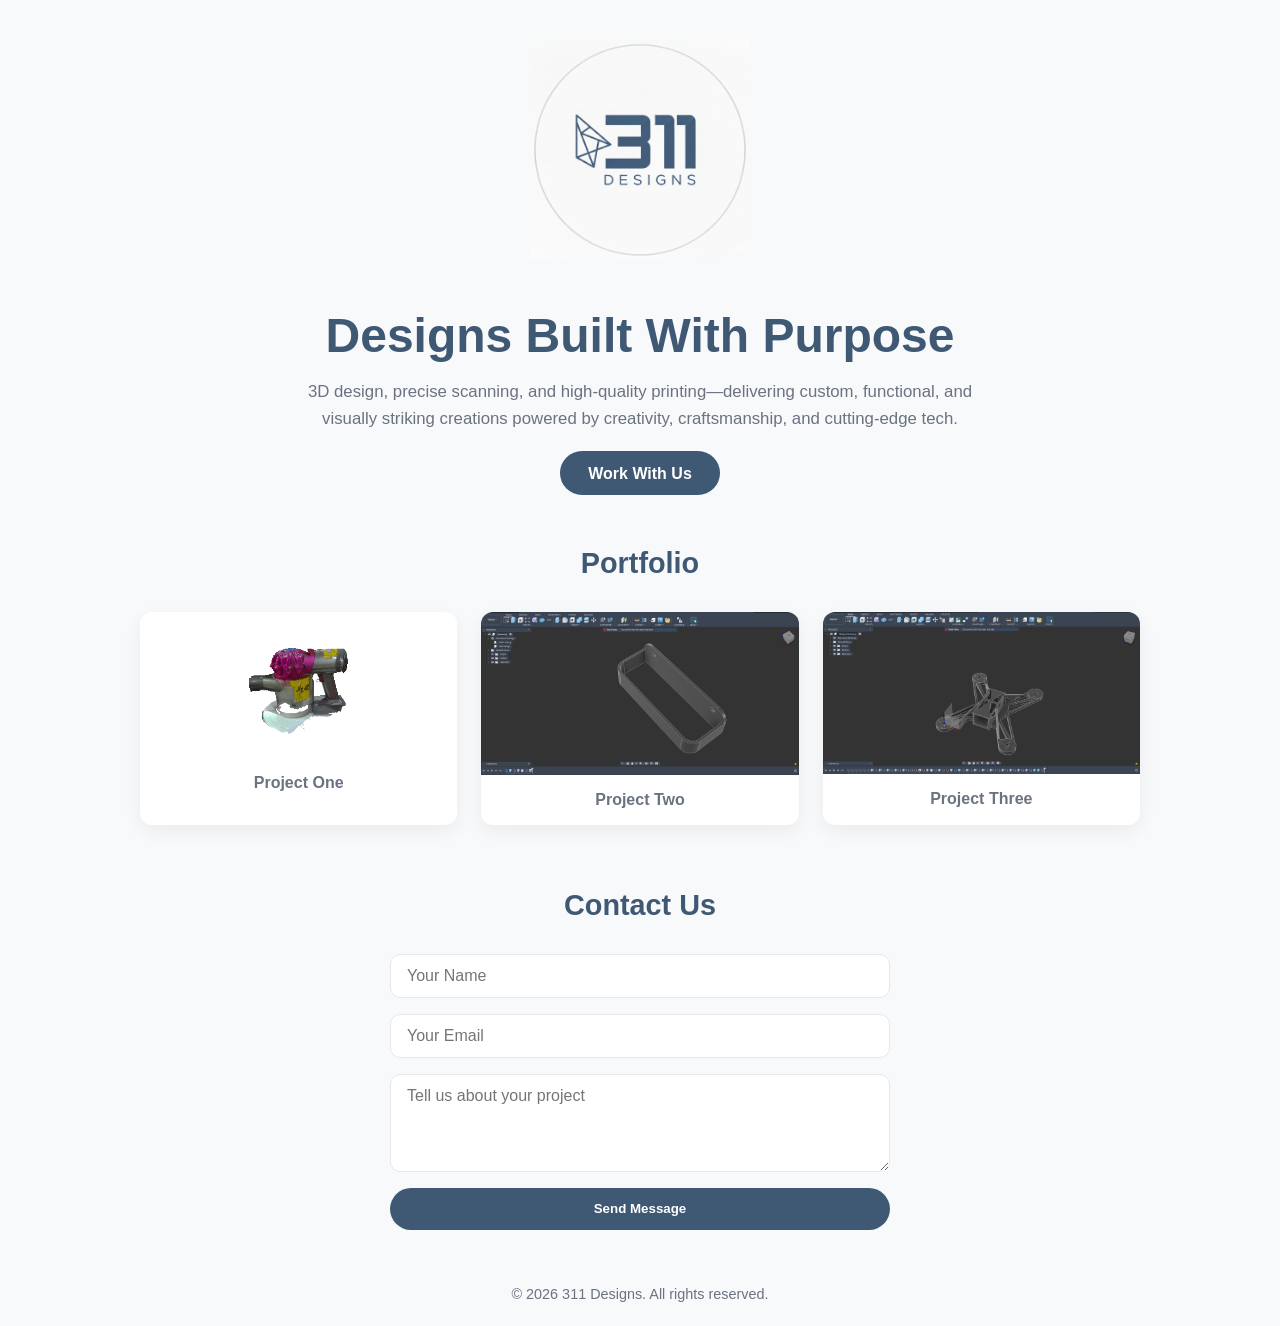
==== index.html @ b507f35e "Update index.html" ====
<!DOCTYPE html>
<html lang="en">
<head>
  <meta charset="UTF-8" />
  <meta name="viewport" content="width=device-width, initial-scale=1.0" />
  <title>311 Designs | Creative Studio</title>
  <meta name="description" content="311 Designs is a creative studio specializing in clean, modern branding and digital design." />

  <style>
    :root {
      --primary: #3f5873;
      --background: #f7f9fb;
      --text: #1f2933;
      --muted: #6b7280;
    }

    * {
      box-sizing: border-box;
      margin: 0;
      padding: 0;
      font-family: -apple-system, BlinkMacSystemFont, "Segoe UI", Roboto, Helvetica, Arial, sans-serif;
    }

    body {
      background: var(--background);
      color: var(--text);
    }

    header {
      padding: 2.5rem 1.5rem 1rem;
      display: flex;
      justify-content: center;
    }

    header img {
      max-width: 220px;
    }

    main {
      display: flex;
      flex-direction: column;
      align-items: center;
      padding: 2rem 1.5rem;
      gap: 4rem;
    }

    section {
      width: 100%;
      max-width: 1000px;
      text-align: center;
      opacity: 0;
      transform: translateY(20px);
      transition: opacity 0.6s ease, transform 0.6s ease;
    }

    section.visible {
      opacity: 1;
      transform: translateY(0);
    }

    .hero h1 {
      font-size: clamp(2rem, 5vw, 3rem);
      margin-bottom: 1rem;
      color: var(--primary);
    }

    .hero p {
      font-size: 1.05rem;
      line-height: 1.6;
      color: var(--muted);
      margin-bottom: 2rem;
      max-width: 700px;
      margin-inline: auto;
    }

    .cta {
      padding: 0.85rem 1.75rem;
      border-radius: 999px;
      background: var(--primary);
      color: white;
      text-decoration: none;
      font-weight: 600;
      border: none;
      cursor: pointer;
    }

    .portfolio h2, .contact h2 {
      font-size: 1.8rem;
      color: var(--primary);
      margin-bottom: 2rem;
    }

    .portfolio-grid {
      display: grid;
      grid-template-columns: repeat(auto-fit, minmax(240px, 1fr));
      gap: 1.5rem;
    }

    .portfolio-card {
      background: white;
      border-radius: 12px;
      overflow: hidden;
      box-shadow: 0 6px 18px rgba(0,0,0,0.06);
      color: var(--muted);
      font-weight: 600;
      cursor: pointer;
    }

    .portfolio-card img {
      width: 100%;
      display: block;
    }

    .portfolio-card span {
      display: block;
      padding: 1rem;
    }

    .contact-form {
      max-width: 500px;
      margin: 0 auto;
      display: flex;
      flex-direction: column;
      gap: 1rem;
    }

    .contact-form input,
    .contact-form textarea {
      padding: 0.75rem 1rem;
      border-radius: 10px;
      border: 1px solid #e5e7eb;
      font-size: 1rem;
    }

    footer {
      padding: 1.5rem;
      text-align: center;
      font-size: 0.9rem;
      color: var(--muted);
    }

    /* Lightbox */
    .lightbox {
      position: fixed;
      inset: 0;
      background: rgba(0,0,0,0.8);
      display: none;
      align-items: center;
      justify-content: center;
      z-index: 1000;
    }

    .lightbox img {
      max-width: 90%;
      max-height: 90%;
      border-radius: 12px;
    }
  </style>
</head>
<body>
  <header>
    <!-- Replace src with the correct path to your uploaded image -->
    <img src="images/IMG_8768.png" alt="311 Designs Logo" />
  </header>

  <main>
    <section class="hero">
      <h1>Designs Built With Purpose</h1>
      <p>
        3D design, precise scanning, and high‑quality printing—delivering custom, functional, and visually striking creations powered by creativity, craftsmanship, and cutting‑edge tech.
      </p>
      <a href="#contact" class="cta">Work With Us</a>
    </section>

    <section class="portfolio" id="portfolio">
      <h2>Portfolio</h2>
      <div class="portfolio-grid">
        <div class="portfolio-card">
          <img src="images/thumbnail.png" alt="Project One" />
          <span>Project One</span>
        </div>
        <div class="portfolio-card">
          <img src="images/fusion 360 website.png" alt="Project Two" />
          <span>Project Two</span>
        </div>
        <div class="portfolio-card">
          <img src="images/Screenshot 2026-02-07 173557.png" alt="Project Three" />
          <span>Project Three</span>
        </div>
    </section>

    <section class="contact" id="contact">
      <h2>Contact Us</h2>
      <form class="contact-form" action="https://formspree.io/f/xojnqkay" method="POST">
        <input type="text" placeholder="Your Name" required />
        <input type="email" placeholder="Your Email" required />
        <textarea rows="4" placeholder="Tell us about your project" required></textarea>
        <button type="submit" class="cta">Send Message</button>
      </form>
    </section>
  </main>

  <footer>
    © <span id="year"></span> 311 Designs. All rights reserved.
  </footer>

  <script>
    document.getElementById("year").textContent = new Date().getFullYear();
  </script>
  <div class="lightbox" id="lightbox">
    <img src="" alt="Expanded portfolio image" />
  </div>

  <script>
    // Fade-in on scroll
    const sections = document.querySelectorAll('section');
    const observer = new IntersectionObserver(entries => {
      entries.forEach(entry => {
        if (entry.isIntersecting) entry.target.classList.add('visible');
      });
    }, { threshold: 0.15 });

    sections.forEach(section => observer.observe(section));

    // Lightbox
    const lightbox = document.getElementById('lightbox');
    const lightboxImg = lightbox.querySelector('img');

    document.querySelectorAll('.portfolio-card img').forEach(img => {
      img.addEventListener('click', () => {
        lightboxImg.src = img.src;
        lightbox.style.display = 'flex';
      });
    });

    lightbox.addEventListener('click', () => {
      lightbox.style.display = 'none';
      lightboxImg.src = '';
    });

    document.getElementById("year").textContent = new Date().getFullYear();
  </script>
</body>
</html>
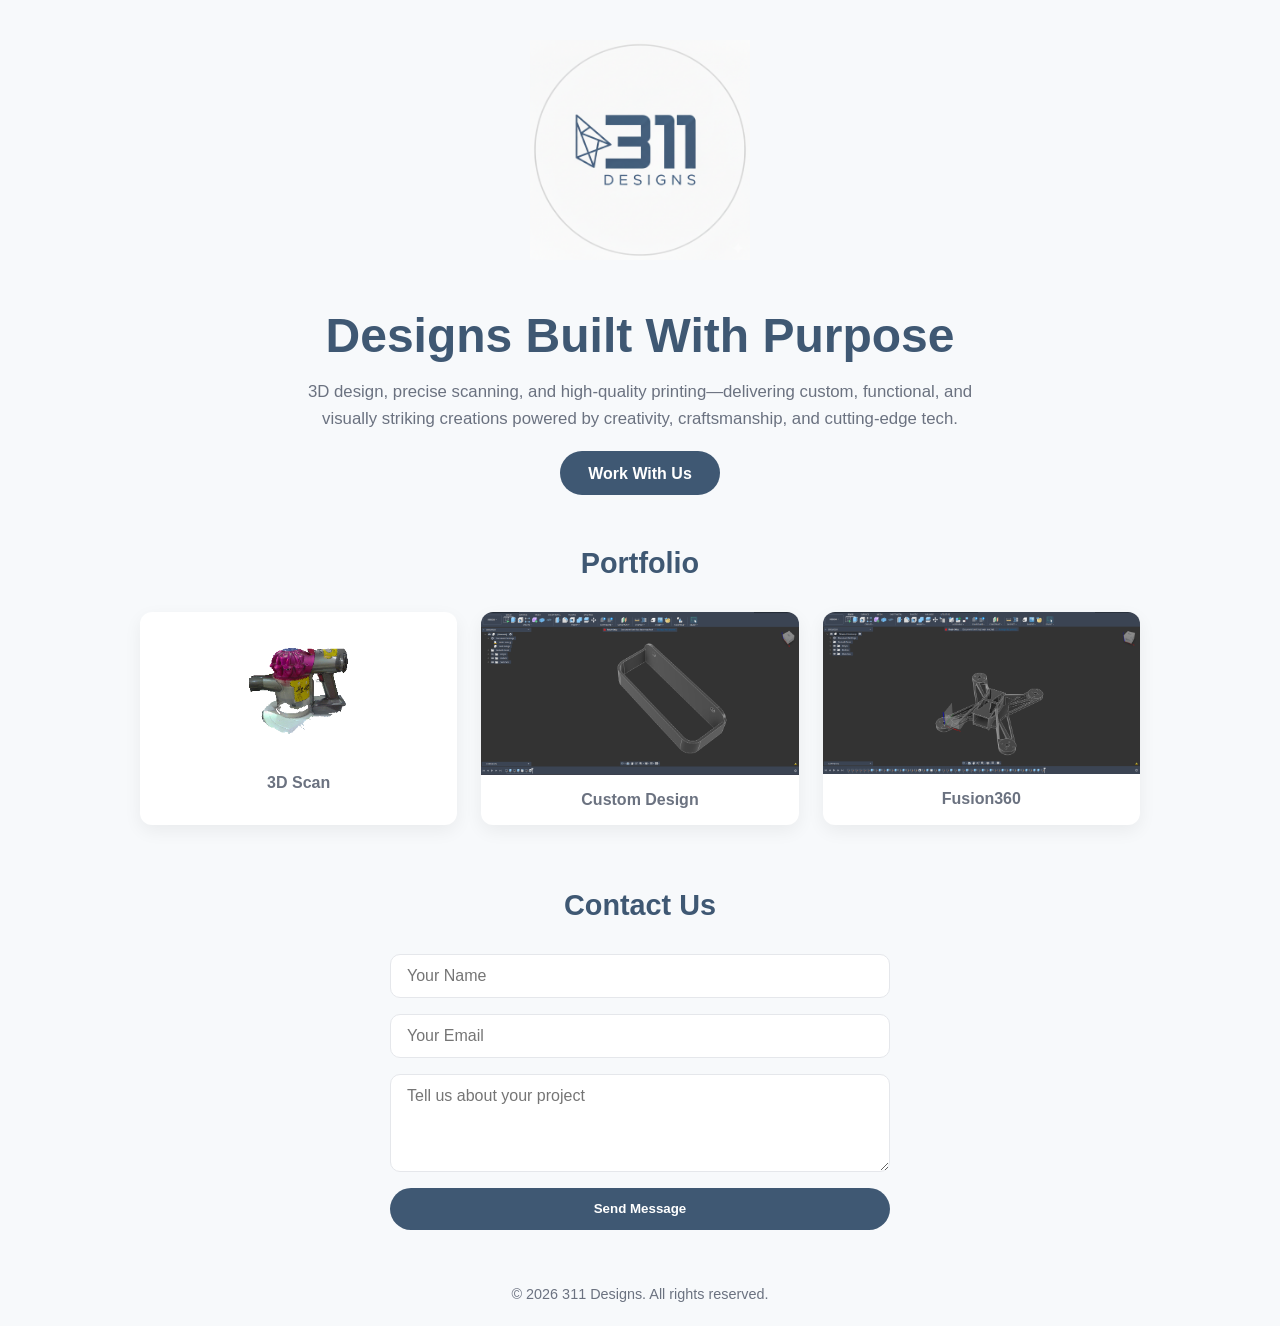
==== commit 446106bf: "Update index.html" ====
--- a/index.html
+++ b/index.html
@@ -177,15 +177,15 @@
       <div class="portfolio-grid">
         <div class="portfolio-card">
           <img src="images/thumbnail.png" alt="Project One" />
-          <span>Project One</span>
+          <span>3D Scan</span>
         </div>
         <div class="portfolio-card">
           <img src="images/fusion 360 website.png" alt="Project Two" />
-          <span>Project Two</span>
+          <span>Custom Design</span>
         </div>
         <div class="portfolio-card">
           <img src="images/Screenshot 2026-02-07 173557.png" alt="Project Three" />
-          <span>Project Three</span>
+          <span>Fusion360</span>
         </div>
     </section>
 
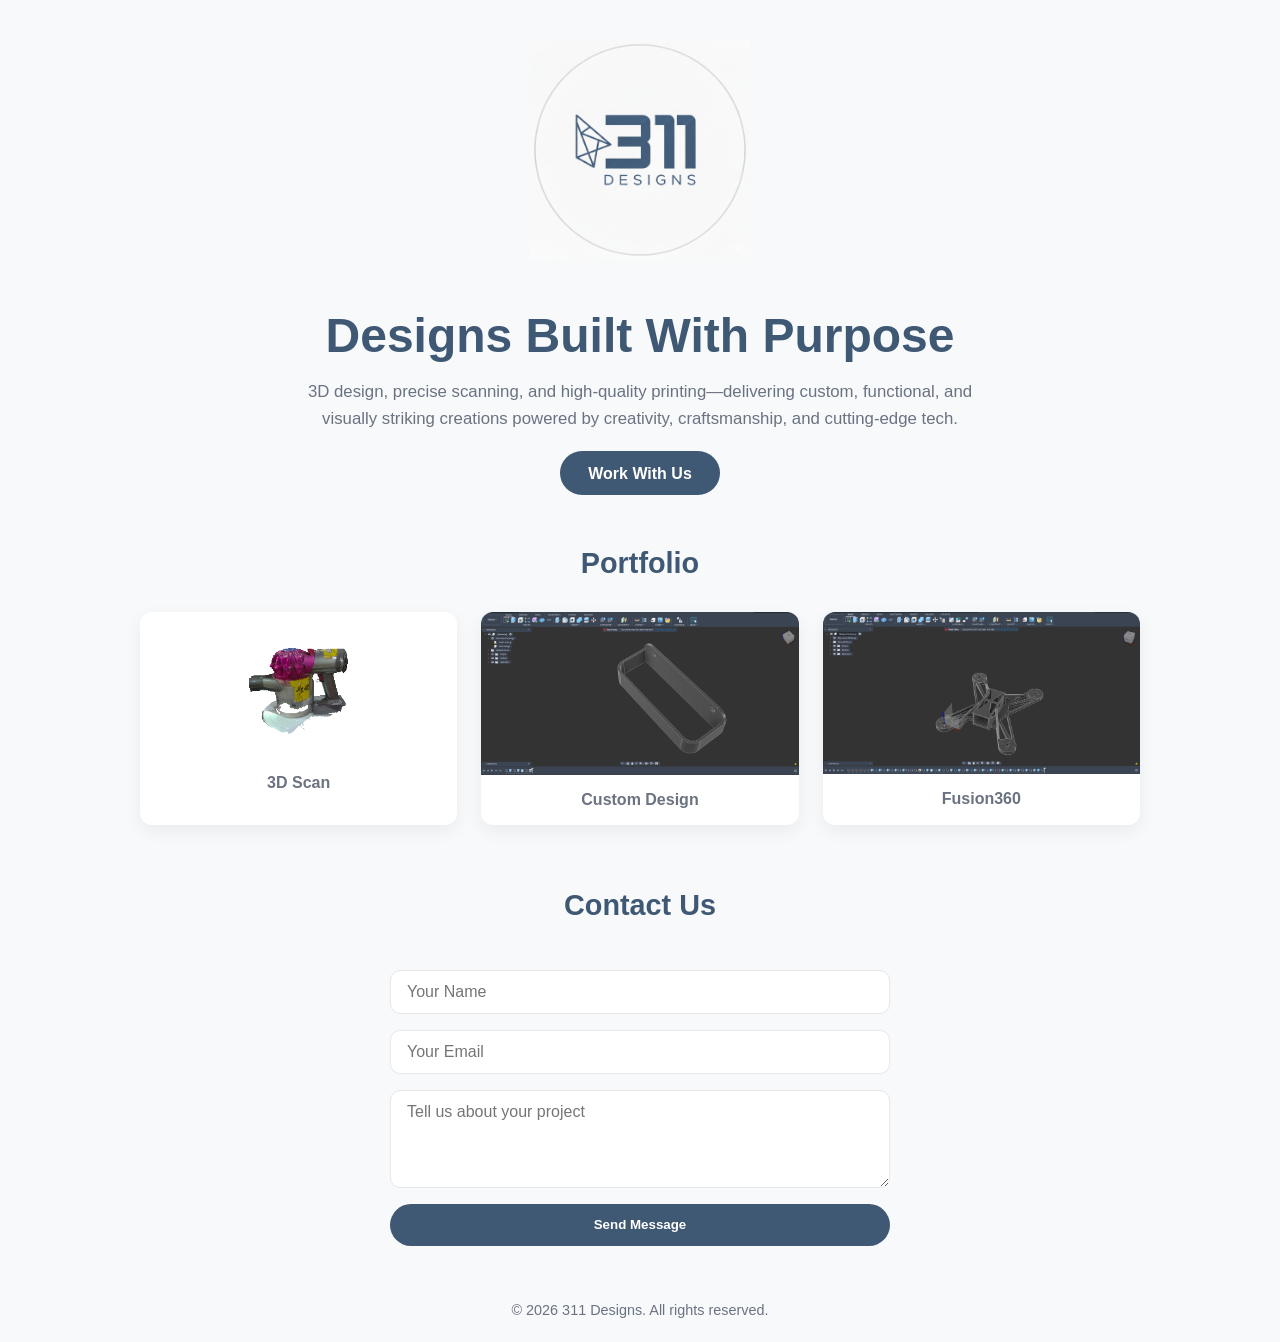
==== commit 6f4fc55b: "Update index.html" ====
--- a/index.html
+++ b/index.html
@@ -189,15 +189,17 @@
         </div>
     </section>
 
-    <section class="contact" id="contact">
-      <h2>Contact Us</h2>
-      <form class="contact-form" action="https://formspree.io/f/xojnqkay" method="POST">
-        <input type="text" placeholder="Your Name" required />
-        <input type="email" placeholder="Your Email" required />
-        <textarea rows="4" placeholder="Tell us about your project" required></textarea>
-        <button type="submit" class="cta">Send Message</button>
-      </form>
-    </section>
+   <section class="contact" id="contact">
+  <h2>Contact Us</h2>
+  <form id="contact-form" class="contact-form">
+    <p id="form-status"></p>
+    <input type="text" name="name" placeholder="Your Name" required />
+    <input type="email" name="email" placeholder="Your Email" required />
+    <textarea name="message" rows="4" placeholder="Tell us about your project" required></textarea>
+    <button type="submit" class="cta">Send Message</button>
+  </form>
+</section>
+
   </main>
 
   <footer>
@@ -240,5 +242,28 @@
 
     document.getElementById("year").textContent = new Date().getFullYear();
   </script>
+  <script>
+  const form = document.getElementById("contact-form");
+  const status = document.getElementById("form-status");
+
+  form.addEventListener("submit", async (e) => {
+    e.preventDefault();
+
+    const data = new FormData(form);
+
+    const response = await fetch("https://formspree.io/f/xojnqkay", {
+      method: "POST",
+      body: data,
+      headers: { "Accept": "application/json" }
+    });
+
+    if (response.ok) {
+      status.textContent = "Thanks! Your message has been sent.";
+      form.reset();
+    } else {
+      status.textContent = "Oops! Something went wrong. Try again.";
+    }
+  });
+</script> 
 </body>
 </html>
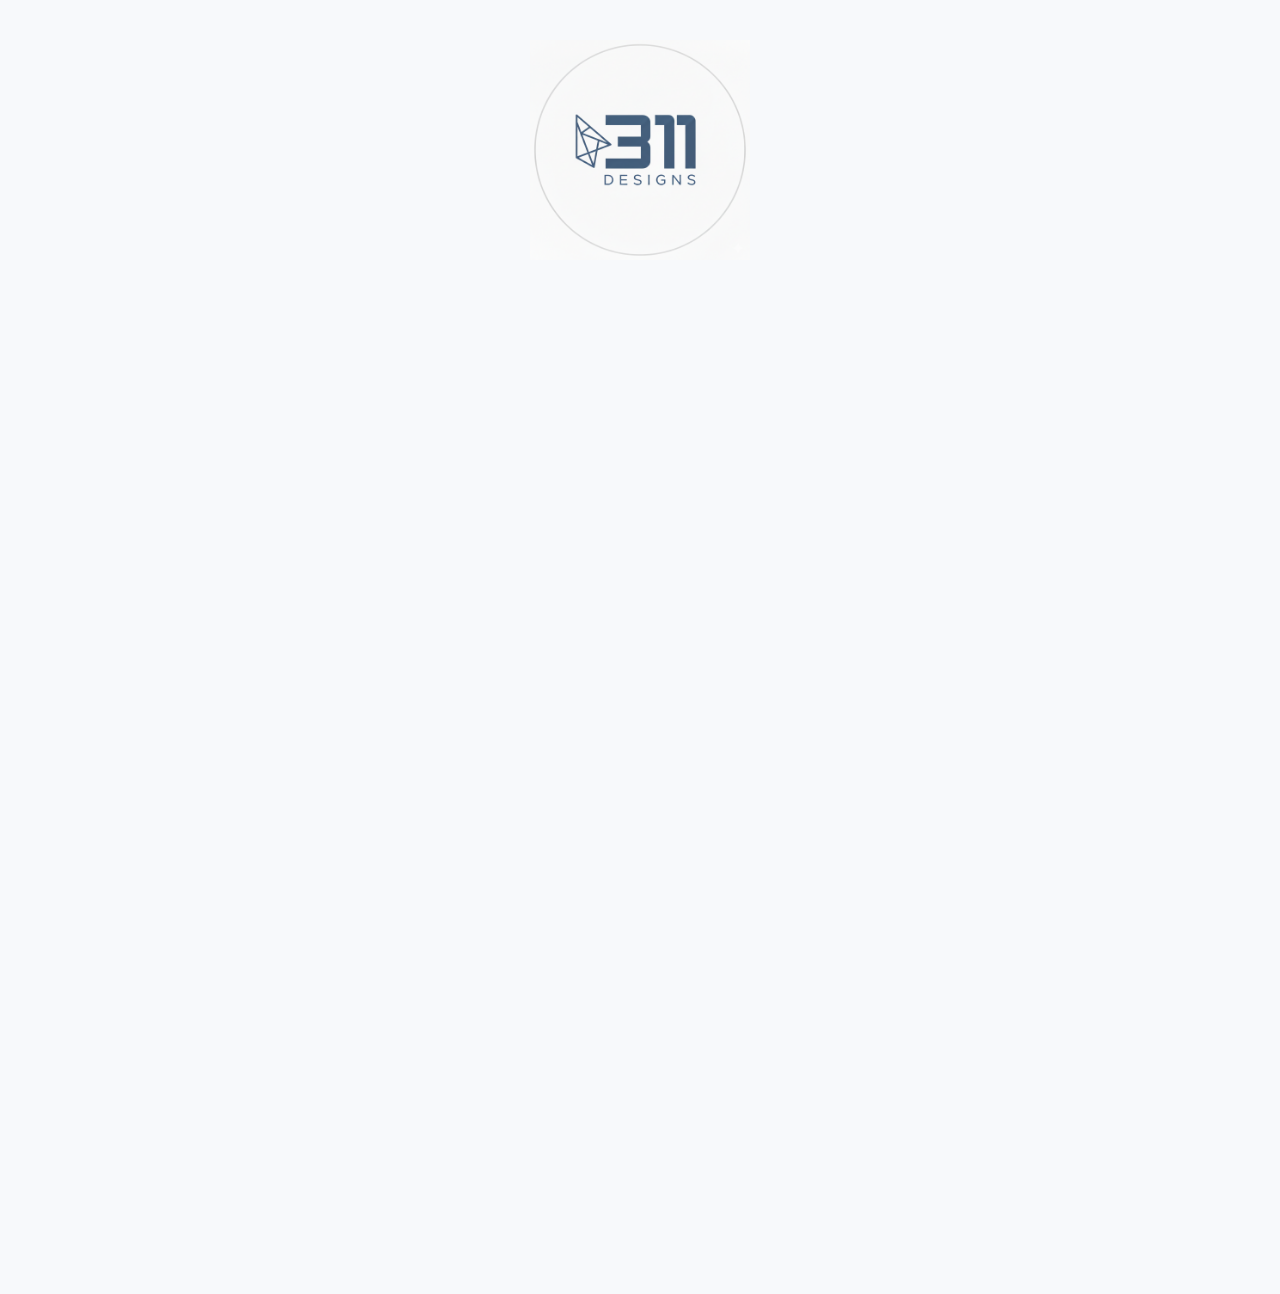
==== commit e1438fcc: "Update index.html" ====
--- a/index.html
+++ b/index.html
@@ -155,11 +155,26 @@
       max-height: 90%;
       border-radius: 12px;
     }
+
+    /* ✨ Success message styling + fade-in animation */
+    #form-status {
+      margin-top: 1rem;
+      font-size: 1rem;
+      font-weight: 600;
+      opacity: 0;
+      transform: translateY(10px);
+      transition: opacity 0.5s ease, transform 0.5s ease;
+      color: var(--primary);
+    }
+
+    #form-status.visible {
+      opacity: 1;
+      transform: translateY(0);
+    }
   </style>
 </head>
 <body>
   <header>
-    <!-- Replace src with the correct path to your uploaded image -->
     <img src="images/IMG_8768.png" alt="311 Designs Logo" />
   </header>
 
@@ -189,81 +204,12 @@
         </div>
     </section>
 
-   <section class="contact" id="contact">
-  <h2>Contact Us</h2>
-  <form id="contact-form" class="contact-form">
-    <p id="form-status"></p>
-    <input type="text" name="name" placeholder="Your Name" required />
-    <input type="email" name="email" placeholder="Your Email" required />
-    <textarea name="message" rows="4" placeholder="Tell us about your project" required></textarea>
-    <button type="submit" class="cta">Send Message</button>
-  </form>
-</section>
-
-  </main>
-
-  <footer>
-    © <span id="year"></span> 311 Designs. All rights reserved.
-  </footer>
-
-  <script>
-    document.getElementById("year").textContent = new Date().getFullYear();
-  </script>
-  <div class="lightbox" id="lightbox">
-    <img src="" alt="Expanded portfolio image" />
-  </div>
-
-  <script>
-    // Fade-in on scroll
-    const sections = document.querySelectorAll('section');
-    const observer = new IntersectionObserver(entries => {
-      entries.forEach(entry => {
-        if (entry.isIntersecting) entry.target.classList.add('visible');
-      });
-    }, { threshold: 0.15 });
-
-    sections.forEach(section => observer.observe(section));
-
-    // Lightbox
-    const lightbox = document.getElementById('lightbox');
-    const lightboxImg = lightbox.querySelector('img');
-
-    document.querySelectorAll('.portfolio-card img').forEach(img => {
-      img.addEventListener('click', () => {
-        lightboxImg.src = img.src;
-        lightbox.style.display = 'flex';
-      });
-    });
-
-    lightbox.addEventListener('click', () => {
-      lightbox.style.display = 'none';
-      lightboxImg.src = '';
-    });
-
-    document.getElementById("year").textContent = new Date().getFullYear();
-  </script>
-  <script>
-  const form = document.getElementById("contact-form");
-  const status = document.getElementById("form-status");
-
-  form.addEventListener("submit", async (e) => {
-    e.preventDefault();
-
-    const data = new FormData(form);
-
-    const response = await fetch("https://formspree.io/f/xojnqkay", {
-      method: "POST",
-      body: data,
-      headers: { "Accept": "application/json" }
-    });
-
-    if (response.ok) {
-      status.textContent = "Thanks! Your message has been sent.";
-      form.reset();
-    } else {
-      status.textContent = "Oops! Something went wrong. Try again.";
-    }
-  });
-</script> 
-</body>
-</html>
+    <section class="contact" id="contact">
+      <h2>Contact Us</h2>
+      <form id="contact-form" class="contact-form">
+        <p id="form-status"></p>
+        <input type="text" name="name" placeholder="Your Name" required />
+        <input type="email" name="email" placeholder="Your Email" required />
+        <textarea name="message" rows="4" placeholder="Tell us about your project" required></textarea>
+        <button type="submit" class="cta">Send Message</button>
+      </form>
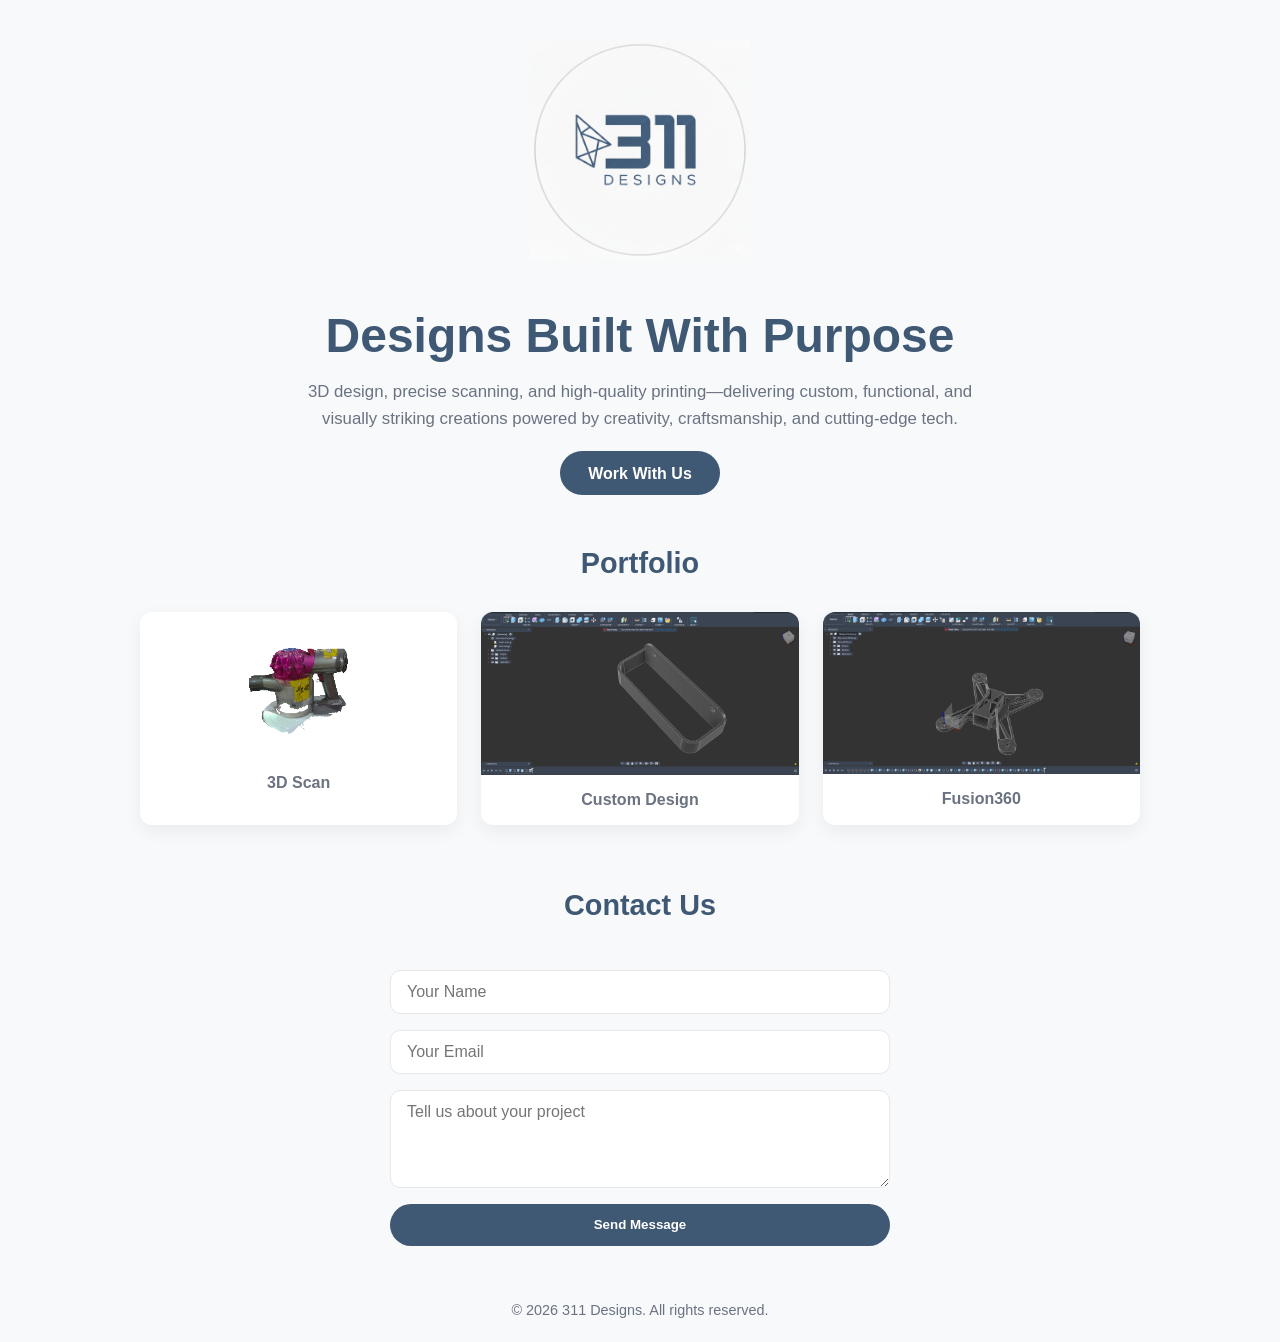
==== commit ce193058: "Update index.html" ====
--- a/index.html
+++ b/index.html
@@ -155,26 +155,11 @@
       max-height: 90%;
       border-radius: 12px;
     }
-
-    /* ✨ Success message styling + fade-in animation */
-    #form-status {
-      margin-top: 1rem;
-      font-size: 1rem;
-      font-weight: 600;
-      opacity: 0;
-      transform: translateY(10px);
-      transition: opacity 0.5s ease, transform 0.5s ease;
-      color: var(--primary);
-    }
-
-    #form-status.visible {
-      opacity: 1;
-      transform: translateY(0);
-    }
   </style>
 </head>
 <body>
   <header>
+    <!-- Replace src with the correct path to your uploaded image -->
     <img src="images/IMG_8768.png" alt="311 Designs Logo" />
   </header>
 
@@ -204,12 +189,81 @@
         </div>
     </section>
 
-    <section class="contact" id="contact">
-      <h2>Contact Us</h2>
-      <form id="contact-form" class="contact-form">
-        <p id="form-status"></p>
-        <input type="text" name="name" placeholder="Your Name" required />
-        <input type="email" name="email" placeholder="Your Email" required />
-        <textarea name="message" rows="4" placeholder="Tell us about your project" required></textarea>
-        <button type="submit" class="cta">Send Message</button>
-      </form>
+   <section class="contact" id="contact">
+  <h2>Contact Us</h2>
+  <form id="contact-form" class="contact-form">
+    <p id="form-status"></p>
+    <input type="text" name="name" placeholder="Your Name" required />
+    <input type="email" name="email" placeholder="Your Email" required />
+    <textarea name="message" rows="4" placeholder="Tell us about your project" required></textarea>
+    <button type="submit" class="cta">Send Message</button>
+  </form>
+</section>
+
+  </main>
+
+  <footer>
+    © <span id="year"></span> 311 Designs. All rights reserved.
+  </footer>
+
+  <script>
+    document.getElementById("year").textContent = new Date().getFullYear();
+  </script>
+  <div class="lightbox" id="lightbox">
+    <img src="" alt="Expanded portfolio image" />
+  </div>
+
+  <script>
+    // Fade-in on scroll
+    const sections = document.querySelectorAll('section');
+    const observer = new IntersectionObserver(entries => {
+      entries.forEach(entry => {
+        if (entry.isIntersecting) entry.target.classList.add('visible');
+      });
+    }, { threshold: 0.15 });
+
+    sections.forEach(section => observer.observe(section));
+
+    // Lightbox
+    const lightbox = document.getElementById('lightbox');
+    const lightboxImg = lightbox.querySelector('img');
+
+    document.querySelectorAll('.portfolio-card img').forEach(img => {
+      img.addEventListener('click', () => {
+        lightboxImg.src = img.src;
+        lightbox.style.display = 'flex';
+      });
+    });
+
+    lightbox.addEventListener('click', () => {
+      lightbox.style.display = 'none';
+      lightboxImg.src = '';
+    });
+
+    document.getElementById("year").textContent = new Date().getFullYear();
+  </script>
+  <script>
+  const form = document.getElementById("contact-form");
+  const status = document.getElementById("form-status");
+
+  form.addEventListener("submit", async (e) => {
+    e.preventDefault();
+
+    const data = new FormData(form);
+
+    const response = await fetch("https://formspree.io/f/xojnqkay", {
+      method: "POST",
+      body: data,
+      headers: { "Accept": "application/json" }
+    });
+
+    if (response.ok) {
+      status.textContent = "Thanks! Your message has been sent.";
+      form.reset();
+    } else {
+      status.textContent = "Oops! Something went wrong. Try again.";
+    }
+  });
+</script> 
+</body>
+</html>
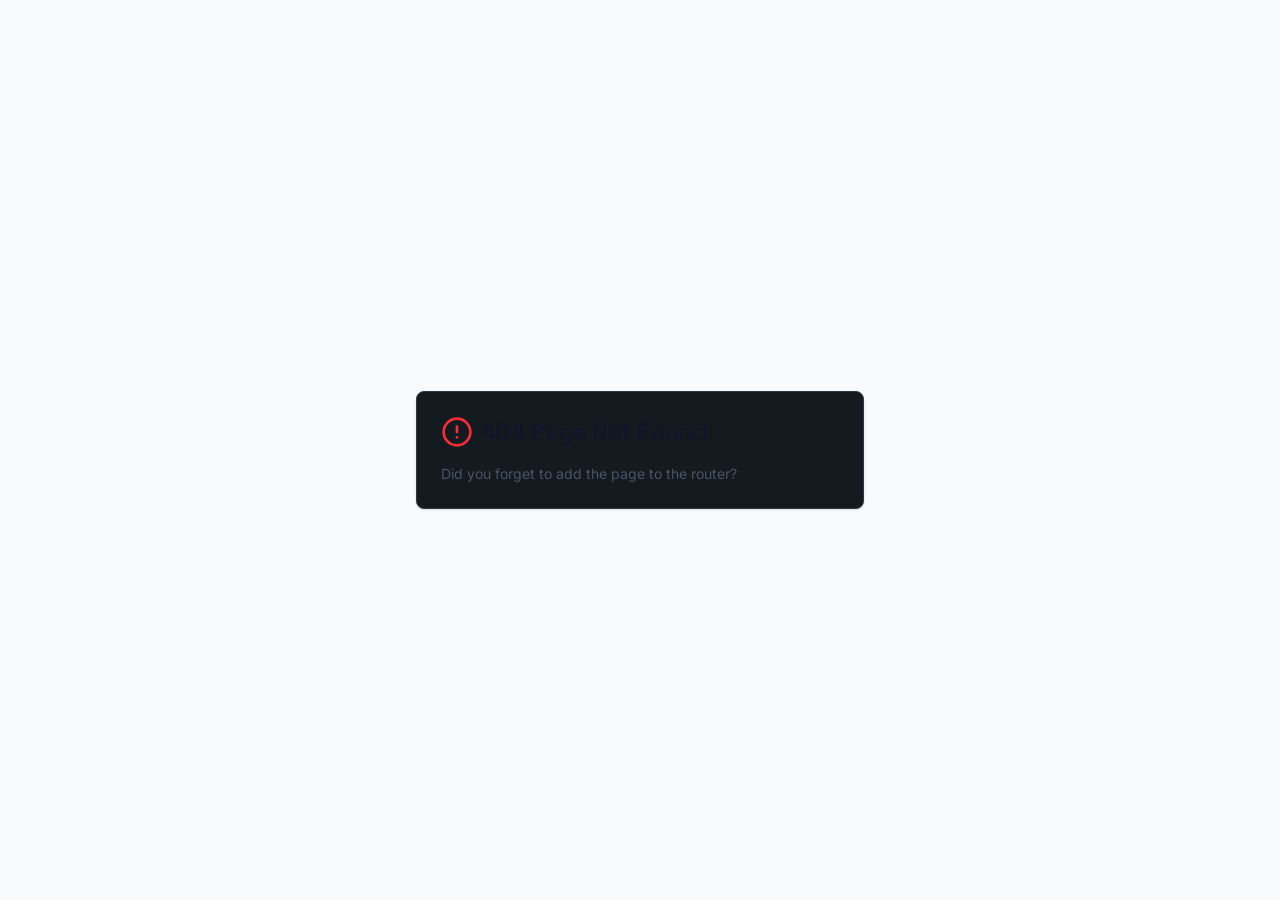
==== commit e3d83687: "Add files via upload" ====
--- a/index.html
+++ b/index.html
@@ -1,269 +1,25 @@
 <!DOCTYPE html>
 <html lang="en">
-<head>
-  <meta charset="UTF-8" />
-  <meta name="viewport" content="width=device-width, initial-scale=1.0" />
-  <title>311 Designs | Creative Studio</title>
-  <meta name="description" content="311 Designs is a creative studio specializing in clean, modern branding and digital design." />
-
-  <style>
-    :root {
-      --primary: #3f5873;
-      --background: #f7f9fb;
-      --text: #1f2933;
-      --muted: #6b7280;
-    }
-
-    * {
-      box-sizing: border-box;
-      margin: 0;
-      padding: 0;
-      font-family: -apple-system, BlinkMacSystemFont, "Segoe UI", Roboto, Helvetica, Arial, sans-serif;
-    }
-
-    body {
-      background: var(--background);
-      color: var(--text);
-    }
-
-    header {
-      padding: 2.5rem 1.5rem 1rem;
-      display: flex;
-      justify-content: center;
-    }
-
-    header img {
-      max-width: 220px;
-    }
-
-    main {
-      display: flex;
-      flex-direction: column;
-      align-items: center;
-      padding: 2rem 1.5rem;
-      gap: 4rem;
-    }
-
-    section {
-      width: 100%;
-      max-width: 1000px;
-      text-align: center;
-      opacity: 0;
-      transform: translateY(20px);
-      transition: opacity 0.6s ease, transform 0.6s ease;
-    }
-
-    section.visible {
-      opacity: 1;
-      transform: translateY(0);
-    }
-
-    .hero h1 {
-      font-size: clamp(2rem, 5vw, 3rem);
-      margin-bottom: 1rem;
-      color: var(--primary);
-    }
-
-    .hero p {
-      font-size: 1.05rem;
-      line-height: 1.6;
-      color: var(--muted);
-      margin-bottom: 2rem;
-      max-width: 700px;
-      margin-inline: auto;
-    }
-
-    .cta {
-      padding: 0.85rem 1.75rem;
-      border-radius: 999px;
-      background: var(--primary);
-      color: white;
-      text-decoration: none;
-      font-weight: 600;
-      border: none;
-      cursor: pointer;
-    }
-
-    .portfolio h2, .contact h2 {
-      font-size: 1.8rem;
-      color: var(--primary);
-      margin-bottom: 2rem;
-    }
-
-    .portfolio-grid {
-      display: grid;
-      grid-template-columns: repeat(auto-fit, minmax(240px, 1fr));
-      gap: 1.5rem;
-    }
-
-    .portfolio-card {
-      background: white;
-      border-radius: 12px;
-      overflow: hidden;
-      box-shadow: 0 6px 18px rgba(0,0,0,0.06);
-      color: var(--muted);
-      font-weight: 600;
-      cursor: pointer;
-    }
-
-    .portfolio-card img {
-      width: 100%;
-      display: block;
-    }
-
-    .portfolio-card span {
-      display: block;
-      padding: 1rem;
-    }
-
-    .contact-form {
-      max-width: 500px;
-      margin: 0 auto;
-      display: flex;
-      flex-direction: column;
-      gap: 1rem;
-    }
-
-    .contact-form input,
-    .contact-form textarea {
-      padding: 0.75rem 1rem;
-      border-radius: 10px;
-      border: 1px solid #e5e7eb;
-      font-size: 1rem;
-    }
-
-    footer {
-      padding: 1.5rem;
-      text-align: center;
-      font-size: 0.9rem;
-      color: var(--muted);
-    }
-
-    /* Lightbox */
-    .lightbox {
-      position: fixed;
-      inset: 0;
-      background: rgba(0,0,0,0.8);
-      display: none;
-      align-items: center;
-      justify-content: center;
-      z-index: 1000;
-    }
-
-    .lightbox img {
-      max-width: 90%;
-      max-height: 90%;
-      border-radius: 12px;
-    }
-  </style>
-</head>
-<body>
-  <header>
-    <!-- Replace src with the correct path to your uploaded image -->
-    <img src="images/IMG_8768.png" alt="311 Designs Logo" />
-  </header>
-
-  <main>
-    <section class="hero">
-      <h1>Designs Built With Purpose</h1>
-      <p>
-        3D design, precise scanning, and high‑quality printing—delivering custom, functional, and visually striking creations powered by creativity, craftsmanship, and cutting‑edge tech.
-      </p>
-      <a href="#contact" class="cta">Work With Us</a>
-    </section>
-
-    <section class="portfolio" id="portfolio">
-      <h2>Portfolio</h2>
-      <div class="portfolio-grid">
-        <div class="portfolio-card">
-          <img src="images/thumbnail.png" alt="Project One" />
-          <span>3D Scan</span>
-        </div>
-        <div class="portfolio-card">
-          <img src="images/fusion 360 website.png" alt="Project Two" />
-          <span>Custom Design</span>
-        </div>
-        <div class="portfolio-card">
-          <img src="images/Screenshot 2026-02-07 173557.png" alt="Project Three" />
-          <span>Fusion360</span>
-        </div>
-    </section>
-
-   <section class="contact" id="contact">
-  <h2>Contact Us</h2>
-  <form id="contact-form" class="contact-form">
-    <p id="form-status"></p>
-    <input type="text" name="name" placeholder="Your Name" required />
-    <input type="email" name="email" placeholder="Your Email" required />
-    <textarea name="message" rows="4" placeholder="Tell us about your project" required></textarea>
-    <button type="submit" class="cta">Send Message</button>
-  </form>
-</section>
-
-  </main>
-
-  <footer>
-    © <span id="year"></span> 311 Designs. All rights reserved.
-  </footer>
-
-  <script>
-    document.getElementById("year").textContent = new Date().getFullYear();
-  </script>
-  <div class="lightbox" id="lightbox">
-    <img src="" alt="Expanded portfolio image" />
-  </div>
-
-  <script>
-    // Fade-in on scroll
-    const sections = document.querySelectorAll('section');
-    const observer = new IntersectionObserver(entries => {
-      entries.forEach(entry => {
-        if (entry.isIntersecting) entry.target.classList.add('visible');
-      });
-    }, { threshold: 0.15 });
-
-    sections.forEach(section => observer.observe(section));
-
-    // Lightbox
-    const lightbox = document.getElementById('lightbox');
-    const lightboxImg = lightbox.querySelector('img');
-
-    document.querySelectorAll('.portfolio-card img').forEach(img => {
-      img.addEventListener('click', () => {
-        lightboxImg.src = img.src;
-        lightbox.style.display = 'flex';
-      });
-    });
-
-    lightbox.addEventListener('click', () => {
-      lightbox.style.display = 'none';
-      lightboxImg.src = '';
-    });
-
-    document.getElementById("year").textContent = new Date().getFullYear();
-  </script>
-  <script>
-  const form = document.getElementById("contact-form");
-  const status = document.getElementById("form-status");
-
-  form.addEventListener("submit", async (e) => {
-    e.preventDefault();
-
-    const data = new FormData(form);
-
-    const response = await fetch("https://formspree.io/f/xojnqkay", {
-      method: "POST",
-      body: data,
-      headers: { "Accept": "application/json" }
-    });
-
-    if (response.ok) {
-      status.textContent = "Thanks! Your message has been sent.";
-      form.reset();
-    } else {
-      status.textContent = "Oops! Something went wrong. Try again.";
-    }
-  });
-</script> 
-</body>
+  <head>
+    <meta charset="UTF-8" />
+    <meta name="viewport" content="width=device-width, initial-scale=1.0, maximum-scale=1" />
+    <title>311 Designs</title>
+    <meta name="description" content="311 Designs — built on Replit. Update this description to reflect the app." />
+    <meta name="robots" content="index, follow" />
+    <meta property="og:title" content="311 Designs" />
+    <meta property="og:description" content="311 Designs — built on Replit. Update this description to reflect the app." />
+    <meta property="og:type" content="website" />
+    <meta name="twitter:card" content="summary_large_image" />
+    <meta name="twitter:title" content="311 Designs" />
+    <meta name="twitter:description" content="311 Designs — built on Replit. Update this description to reflect the app." />
+    <link rel="icon" type="image/svg+xml" href="/favicon.svg" />
+    <link rel="preconnect" href="https://fonts.googleapis.com">
+    <link rel="preconnect" href="https://fonts.gstatic.com" crossorigin>
+    <link href="https://fonts.googleapis.com/css2?family=Inter:wght@400;500;600;700&display=swap" rel="stylesheet">
+    <script type="module" crossorigin src="/assets/index-Cgvlx0r5.js"></script>
+    <link rel="stylesheet" crossorigin href="/assets/index-7z28uoMQ.css">
+  </head>
+  <body>
+    <div id="root"></div>
+  </body>
 </html>
--- a/assets/index-7z28uoMQ.css
+++ b/assets/index-7z28uoMQ.css
@@ -0,0 +1 @@
+@import"https://fonts.googleapis.com/css2?family=Inter:wght@400;500;600&family=Space+Grotesk:wght@500;600;700&display=swap";@layer components;@layer properties{@supports (((-webkit-hyphens:none)) and (not (margin-trim:inline))) or ((-moz-orient:inline) and (not (color:rgb(from red r g b)))){*,:before,:after,::backdrop{--tw-translate-x:0;--tw-translate-y:0;--tw-translate-z:0;--tw-scale-x:1;--tw-scale-y:1;--tw-scale-z:1;--tw-rotate-x:initial;--tw-rotate-y:initial;--tw-rotate-z:initial;--tw-skew-x:initial;--tw-skew-y:initial;--tw-space-y-reverse:0;--tw-space-x-reverse:0;--tw-border-style:solid;--tw-gradient-position:initial;--tw-gradient-from:#0000;--tw-gradient-via:#0000;--tw-gradient-to:#0000;--tw-gradient-stops:initial;--tw-gradient-via-stops:initial;--tw-gradient-from-position:0%;--tw-gradient-via-position:50%;--tw-gradient-to-position:100%;--tw-leading:initial;--tw-font-weight:initial;--tw-tracking:initial;--tw-ordinal:initial;--tw-slashed-zero:initial;--tw-numeric-figure:initial;--tw-numeric-spacing:initial;--tw-numeric-fraction:initial;--tw-shadow:0 0 #0000;--tw-shadow-color:initial;--tw-shadow-alpha:100%;--tw-inset-shadow:0 0 #0000;--tw-inset-shadow-color:initial;--tw-inset-shadow-alpha:100%;--tw-ring-color:initial;--tw-ring-shadow:0 0 #0000;--tw-inset-ring-color:initial;--tw-inset-ring-shadow:0 0 #0000;--tw-ring-inset:initial;--tw-ring-offset-width:0px;--tw-ring-offset-color:#fff;--tw-ring-offset-shadow:0 0 #0000;--tw-outline-style:solid;--tw-blur:initial;--tw-brightness:initial;--tw-contrast:initial;--tw-grayscale:initial;--tw-hue-rotate:initial;--tw-invert:initial;--tw-opacity:initial;--tw-saturate:initial;--tw-sepia:initial;--tw-drop-shadow:initial;--tw-drop-shadow-color:initial;--tw-drop-shadow-alpha:100%;--tw-drop-shadow-size:initial;--tw-backdrop-blur:initial;--tw-backdrop-brightness:initial;--tw-backdrop-contrast:initial;--tw-backdrop-grayscale:initial;--tw-backdrop-hue-rotate:initial;--tw-backdrop-invert:initial;--tw-backdrop-opacity:initial;--tw-backdrop-saturate:initial;--tw-backdrop-sepia:initial;--tw-duration:initial;--tw-ease:initial;--tw-content:"";--tw-animation-delay:0s;--tw-animation-direction:normal;--tw-animation-duration:initial;--tw-animation-fill-mode:none;--tw-animation-iteration-count:1;--tw-enter-blur:0;--tw-enter-opacity:1;--tw-enter-rotate:0;--tw-enter-scale:1;--tw-enter-translate-x:0;--tw-enter-translate-y:0;--tw-exit-blur:0;--tw-exit-opacity:1;--tw-exit-rotate:0;--tw-exit-scale:1;--tw-exit-translate-x:0;--tw-exit-translate-y:0}}}@layer theme{:root,:host{--color-red-50:oklch(97.1% .013 17.38);--color-red-300:oklch(80.8% .114 19.571);--color-red-400:oklch(70.4% .191 22.216);--color-red-500:oklch(63.7% .237 25.331);--color-red-600:oklch(57.7% .245 27.325);--color-blue-300:oklch(80.9% .105 251.813);--color-gray-50:oklch(98.5% .002 247.839);--color-gray-600:oklch(44.6% .03 256.802);--color-gray-900:oklch(21% .034 264.665);--color-black:#000;--color-white:#fff;--spacing:.25rem;--container-sm:24rem;--container-md:28rem;--container-lg:32rem;--container-2xl:42rem;--container-4xl:56rem;--text-xs:.75rem;--text-xs--line-height:calc(1 / .75);--text-sm:.875rem;--text-sm--line-height:calc(1.25 / .875);--text-base:1rem;--text-base--line-height: 1.5 ;--text-lg:1.125rem;--text-lg--line-height:calc(1.75 / 1.125);--text-xl:1.25rem;--text-xl--line-height:calc(1.75 / 1.25);--text-2xl:1.5rem;--text-2xl--line-height:calc(2 / 1.5);--text-3xl:1.875rem;--text-3xl--line-height: 1.2 ;--text-4xl:2.25rem;--text-4xl--line-height:calc(2.5 / 2.25);--text-5xl:3rem;--text-5xl--line-height:1;--text-7xl:4.5rem;--text-7xl--line-height:1;--text-8xl:6rem;--text-8xl--line-height:1;--font-weight-light:300;--font-weight-normal:400;--font-weight-medium:500;--font-weight-semibold:600;--font-weight-bold:700;--tracking-tighter:-.05em;--tracking-tight:-.025em;--tracking-wide:.025em;--tracking-wider:.05em;--tracking-widest:.1em;--leading-snug:1.375;--leading-normal:1.5;--leading-relaxed:1.625;--drop-shadow-md:0 3px 3px #0000001f;--drop-shadow-lg:0 4px 4px #00000026;--ease-in-out:cubic-bezier(.4, 0, .2, 1);--animate-spin:spin 1s linear infinite;--animate-pulse:pulse 2s cubic-bezier(.4, 0, .6, 1) infinite;--animate-bounce:bounce 1s infinite;--blur-md:12px;--aspect-video:16 / 9;--default-transition-duration:.15s;--default-transition-timing-function:cubic-bezier(.4, 0, .2, 1);--default-font-family:var(--app-font-sans);--default-mono-font-family:var(--app-font-mono);--color-border:hsl(var(--border))}}@layer base{*,:after,:before,::backdrop{box-sizing:border-box;border:0 solid;margin:0;padding:0}::file-selector-button{box-sizing:border-box;border:0 solid;margin:0;padding:0}html,:host{-webkit-text-size-adjust:100%;tab-size:4;line-height:1.5;font-family:var(--default-font-family,ui-sans-serif, system-ui, sans-serif, "Apple Color Emoji", "Segoe UI Emoji", "Segoe UI Symbol", "Noto Color Emoji");font-feature-settings:var(--default-font-feature-settings,normal);font-variation-settings:var(--default-font-variation-settings,normal);-webkit-tap-highlight-color:transparent}hr{height:0;color:inherit;border-top-width:1px}abbr:where([title]){-webkit-text-decoration:underline dotted;text-decoration:underline dotted}h1,h2,h3,h4,h5,h6{font-size:inherit;font-weight:inherit}a{color:inherit;-webkit-text-decoration:inherit;text-decoration:inherit}b,strong{font-weight:bolder}code,kbd,samp,pre{font-family:var(--default-mono-font-family,ui-monospace, SFMono-Regular, Menlo, Monaco, Consolas, "Liberation Mono", "Courier New", monospace);font-feature-settings:var(--default-mono-font-feature-settings,normal);font-variation-settings:var(--default-mono-font-variation-settings,normal);font-size:1em}small{font-size:80%}sub,sup{vertical-align:baseline;font-size:75%;line-height:0;position:relative}sub{bottom:-.25em}sup{top:-.5em}table{text-indent:0;border-color:inherit;border-collapse:collapse}:-moz-focusring{outline:auto}progress{vertical-align:baseline}summary{display:list-item}ol,ul,menu{list-style:none}img,svg,video,canvas,audio,iframe,embed,object{vertical-align:middle;display:block}img,video{max-width:100%;height:auto}button,input,select,optgroup,textarea{font:inherit;font-feature-settings:inherit;font-variation-settings:inherit;letter-spacing:inherit;color:inherit;opacity:1;background-color:#0000;border-radius:0}::file-selector-button{font:inherit;font-feature-settings:inherit;font-variation-settings:inherit;letter-spacing:inherit;color:inherit;opacity:1;background-color:#0000;border-radius:0}:where(select:is([multiple],[size])) optgroup{font-weight:bolder}:where(select:is([multiple],[size])) optgroup option{padding-inline-start:20px}::file-selector-button{margin-inline-end:4px}::placeholder{opacity:1}@supports (not ((-webkit-appearance:-apple-pay-button))) or (contain-intrinsic-size:1px){::placeholder{color:currentColor}@supports (color:color-mix(in lab,red,red)){::placeholder{color:color-mix(in oklab,currentcolor 50%,transparent)}}}textarea{resize:vertical}::-webkit-search-decoration{-webkit-appearance:none}::-webkit-date-and-time-value{min-height:1lh;text-align:inherit}::-webkit-datetime-edit{display:inline-flex}::-webkit-datetime-edit-fields-wrapper{padding:0}::-webkit-datetime-edit{padding-block:0}::-webkit-datetime-edit-year-field{padding-block:0}::-webkit-datetime-edit-month-field{padding-block:0}::-webkit-datetime-edit-day-field{padding-block:0}::-webkit-datetime-edit-hour-field{padding-block:0}::-webkit-datetime-edit-minute-field{padding-block:0}::-webkit-datetime-edit-second-field{padding-block:0}::-webkit-datetime-edit-millisecond-field{padding-block:0}::-webkit-datetime-edit-meridiem-field{padding-block:0}::-webkit-calendar-picker-indicator{line-height:1}:-moz-ui-invalid{box-shadow:none}button,input:where([type=button],[type=reset],[type=submit]){appearance:button}::file-selector-button{appearance:button}::-webkit-inner-spin-button{height:auto}::-webkit-outer-spin-button{height:auto}[hidden]:where(:not([hidden=until-found])){display:none!important}*{border-color:hsl(var(--border))}body{background-color:hsl(var(--background));font-family:var(--app-font-sans);color:hsl(var(--foreground));-webkit-font-smoothing:antialiased;-moz-osx-font-smoothing:grayscale}h1,h2,h3,h4,h5,h6{font-family:var(--app-font-serif);--tw-tracking:var(--tracking-tight);letter-spacing:var(--tracking-tight)}html{scroll-behavior:smooth}}@layer utilities{.\@container\/field-group{container:field-group/inline-size}.pointer-events-auto{pointer-events:auto}.pointer-events-none{pointer-events:none}.invisible{visibility:hidden}.sr-only{clip-path:inset(50%);white-space:nowrap;border-width:0;width:1px;height:1px;margin:-1px;padding:0;position:absolute;overflow:hidden}.absolute{position:absolute}.fixed{position:fixed}.relative{position:relative}.static{position:static}.inset-0{inset:0}.inset-x-0{inset-inline:0}.inset-y-0{inset-block:0}.-top-12{top:calc(var(--spacing) * -12)}.top-0{top:0}.top-1\.5{top:calc(var(--spacing) * 1.5)}.top-1\/2{top:50%}.top-2{top:calc(var(--spacing) * 2)}.top-3{top:calc(var(--spacing) * 3)}.top-3\.5{top:calc(var(--spacing) * 3.5)}.top-4{top:calc(var(--spacing) * 4)}.top-\[1px\]{top:1px}.top-\[50\%\]{top:50%}.top-\[60\%\]{top:60%}.top-full{top:100%}.-right-12{right:calc(var(--spacing) * -12)}.right-0{right:0}.right-1{right:var(--spacing)}.right-2{right:calc(var(--spacing) * 2)}.right-3{right:calc(var(--spacing) * 3)}.right-4{right:calc(var(--spacing) * 4)}.right-6{right:calc(var(--spacing) * 6)}.-bottom-12{bottom:calc(var(--spacing) * -12)}.bottom-0{bottom:0}.bottom-10{bottom:calc(var(--spacing) * 10)}.-left-12{left:calc(var(--spacing) * -12)}.left-0{left:0}.left-1\/2{left:50%}.left-2{left:calc(var(--spacing) * 2)}.left-3{left:calc(var(--spacing) * 3)}.left-\[50\%\]{left:50%}.z-0{z-index:0}.z-10{z-index:10}.z-20{z-index:20}.z-50{z-index:50}.z-\[1\]{z-index:1}.z-\[100\]{z-index:100}.order-first{order:-9999}.order-last{order:9999}.container{width:100%}@media(min-width:40rem){.container{max-width:40rem}}@media(min-width:48rem){.container{max-width:48rem}}@media(min-width:64rem){.container{max-width:64rem}}@media(min-width:80rem){.container{max-width:80rem}}@media(min-width:96rem){.container{max-width:96rem}}.\!m-0{margin:0!important}.-mx-1{margin-inline:calc(var(--spacing) * -1)}.mx-2{margin-inline:calc(var(--spacing) * 2)}.mx-3\.5{margin-inline:calc(var(--spacing) * 3.5)}.mx-4{margin-inline:calc(var(--spacing) * 4)}.mx-auto{margin-inline:auto}.-my-2{margin-block:calc(var(--spacing) * -2)}.my-0{margin-block:0}.my-0\.5{margin-block:calc(var(--spacing) * .5)}.my-1{margin-block:var(--spacing)}.-mt-4{margin-top:calc(var(--spacing) * -4)}.mt-1\.5{margin-top:calc(var(--spacing) * 1.5)}.mt-2{margin-top:calc(var(--spacing) * 2)}.mt-4{margin-top:calc(var(--spacing) * 4)}.mt-6{margin-top:calc(var(--spacing) * 6)}.mt-12{margin-top:calc(var(--spacing) * 12)}.mt-24{margin-top:calc(var(--spacing) * 24)}.mt-auto{margin-top:auto}.mr-2{margin-right:calc(var(--spacing) * 2)}.mb-1{margin-bottom:var(--spacing)}.mb-2{margin-bottom:calc(var(--spacing) * 2)}.mb-3{margin-bottom:calc(var(--spacing) * 3)}.mb-4{margin-bottom:calc(var(--spacing) * 4)}.mb-6{margin-bottom:calc(var(--spacing) * 6)}.mb-8{margin-bottom:calc(var(--spacing) * 8)}.mb-10{margin-bottom:calc(var(--spacing) * 10)}.mb-16{margin-bottom:calc(var(--spacing) * 16)}.-ml-4{margin-left:calc(var(--spacing) * -4)}.ml-1{margin-left:var(--spacing)}.ml-2{margin-left:calc(var(--spacing) * 2)}.ml-4{margin-left:calc(var(--spacing) * 4)}.ml-auto{margin-left:auto}.line-clamp-2{-webkit-line-clamp:2;-webkit-box-orient:vertical;display:-webkit-box;overflow:hidden}.block{display:block}.flex{display:flex}.grid{display:grid}.hidden{display:none}.inline-flex{display:inline-flex}.table{display:table}.aspect-\[4\/3\]{aspect-ratio:4/3}.aspect-square{aspect-ratio:1}.aspect-video{aspect-ratio:var(--aspect-video)}.size-4{width:calc(var(--spacing) * 4);height:calc(var(--spacing) * 4)}.size-6{width:calc(var(--spacing) * 6);height:calc(var(--spacing) * 6)}.size-8{width:calc(var(--spacing) * 8);height:calc(var(--spacing) * 8)}.size-10{width:calc(var(--spacing) * 10);height:calc(var(--spacing) * 10)}.size-\[--cell-size\]{width:--cell-size;height:--cell-size}.h-1{height:var(--spacing)}.h-1\.5{height:calc(var(--spacing) * 1.5)}.h-1\/2{height:50%}.h-2{height:calc(var(--spacing) * 2)}.h-2\.5{height:calc(var(--spacing) * 2.5)}.h-3{height:calc(var(--spacing) * 3)}.h-3\.5{height:calc(var(--spacing) * 3.5)}.h-3\/4{height:75%}.h-4{height:calc(var(--spacing) * 4)}.h-5{height:calc(var(--spacing) * 5)}.h-6{height:calc(var(--spacing) * 6)}.h-7{height:calc(var(--spacing) * 7)}.h-8{height:calc(var(--spacing) * 8)}.h-9{height:calc(var(--spacing) * 9)}.h-10{height:calc(var(--spacing) * 10)}.h-12{height:calc(var(--spacing) * 12)}.h-14{height:calc(var(--spacing) * 14)}.h-16{height:calc(var(--spacing) * 16)}.h-32{height:calc(var(--spacing) * 32)}.h-44{height:calc(var(--spacing) * 44)}.h-\[--cell-size\]{height:--cell-size}.h-\[1px\]{height:1px}.h-\[var\(--radix-navigation-menu-viewport-height\)\]{height:var(--radix-navigation-menu-viewport-height)}.h-\[var\(--radix-select-trigger-height\)\]{height:var(--radix-select-trigger-height)}.h-auto{height:auto}.h-full{height:100%}.h-px{height:1px}.h-svh{height:100svh}.max-h-\[--radix-context-menu-content-available-height\]{max-height:--radix-context-menu-content-available-height}.max-h-\[--radix-select-content-available-height\]{max-height:--radix-select-content-available-height}.max-h-\[300px\]{max-height:300px}.max-h-\[var\(--radix-dropdown-menu-content-available-height\)\]{max-height:var(--radix-dropdown-menu-content-available-height)}.max-h-screen{max-height:100vh}.min-h-0{min-height:0}.min-h-8{min-height:calc(var(--spacing) * 8)}.min-h-9{min-height:calc(var(--spacing) * 9)}.min-h-10{min-height:calc(var(--spacing) * 10)}.min-h-\[60px\]{min-height:60px}.min-h-\[100dvh\]{min-height:100dvh}.min-h-\[150px\]{min-height:150px}.min-h-screen{min-height:100vh}.min-h-svh{min-height:100svh}.w-0{width:0}.w-1{width:var(--spacing)}.w-1\.5{width:calc(var(--spacing) * 1.5)}.w-1\/2{width:50%}.w-2{width:calc(var(--spacing) * 2)}.w-2\.5{width:calc(var(--spacing) * 2.5)}.w-3{width:calc(var(--spacing) * 3)}.w-3\.5{width:calc(var(--spacing) * 3.5)}.w-3\/4{width:75%}.w-4{width:calc(var(--spacing) * 4)}.w-5{width:calc(var(--spacing) * 5)}.w-7{width:calc(var(--spacing) * 7)}.w-8{width:calc(var(--spacing) * 8)}.w-9{width:calc(var(--spacing) * 9)}.w-10{width:calc(var(--spacing) * 10)}.w-16{width:calc(var(--spacing) * 16)}.w-20{width:calc(var(--spacing) * 20)}.w-32{width:calc(var(--spacing) * 32)}.w-44{width:calc(var(--spacing) * 44)}.w-64{width:calc(var(--spacing) * 64)}.w-72{width:calc(var(--spacing) * 72)}.w-\[--cell-size\]{width:--cell-size}.w-\[1px\]{width:1px}.w-\[100px\]{width:100px}.w-\[var\(--sidebar-width\)\]{width:var(--sidebar-width)}.w-auto{width:auto}.w-fit{width:fit-content}.w-full{width:100%}.w-max{width:max-content}.w-px{width:1px}.max-w-2xl{max-width:var(--container-2xl)}.max-w-4xl{max-width:var(--container-4xl)}.max-w-\[var\(--skeleton-width\)\]{max-width:var(--skeleton-width)}.max-w-lg{max-width:var(--container-lg)}.max-w-max{max-width:max-content}.max-w-md{max-width:var(--container-md)}.max-w-sm{max-width:var(--container-sm)}.min-w-0{min-width:0}.min-w-5{min-width:calc(var(--spacing) * 5)}.min-w-8{min-width:calc(var(--spacing) * 8)}.min-w-9{min-width:calc(var(--spacing) * 9)}.min-w-10{min-width:calc(var(--spacing) * 10)}.min-w-\[--cell-size\]{min-width:--cell-size}.min-w-\[8rem\]{min-width:8rem}.min-w-\[12rem\]{min-width:12rem}.min-w-\[var\(--radix-select-trigger-width\)\]{min-width:var(--radix-select-trigger-width)}.flex-1{flex:1}.shrink-0{flex-shrink:0}.grow{flex-grow:1}.grow-0{flex-grow:0}.basis-full{flex-basis:100%}.caption-bottom{caption-side:bottom}.border-collapse{border-collapse:collapse}.origin-\[--radix-context-menu-content-transform-origin\]{transform-origin:--radix-context-menu-content-transform-origin}.origin-\[--radix-dropdown-menu-content-transform-origin\]{transform-origin:--radix-dropdown-menu-content-transform-origin}.origin-\[--radix-hover-card-content-transform-origin\]{transform-origin:--radix-hover-card-content-transform-origin}.origin-\[--radix-menubar-content-transform-origin\]{transform-origin:--radix-menubar-content-transform-origin}.origin-\[--radix-popover-content-transform-origin\]{transform-origin:--radix-popover-content-transform-origin}.origin-\[--radix-select-content-transform-origin\]{transform-origin:--radix-select-content-transform-origin}.origin-\[--radix-tooltip-content-transform-origin\]{transform-origin:--radix-tooltip-content-transform-origin}.-translate-x-1\/2{--tw-translate-x: -50% ;translate:var(--tw-translate-x) var(--tw-translate-y)}.-translate-x-px{--tw-translate-x:-1px;translate:var(--tw-translate-x) var(--tw-translate-y)}.translate-x-\[-50\%\]{--tw-translate-x:-50%;translate:var(--tw-translate-x) var(--tw-translate-y)}.translate-x-px{--tw-translate-x:1px;translate:var(--tw-translate-x) var(--tw-translate-y)}.-translate-y-1\/2{--tw-translate-y: -50% ;translate:var(--tw-translate-x) var(--tw-translate-y)}.translate-y-4{--tw-translate-y:calc(var(--spacing) * 4);translate:var(--tw-translate-x) var(--tw-translate-y)}.translate-y-\[-50\%\]{--tw-translate-y:-50%;translate:var(--tw-translate-x) var(--tw-translate-y)}.scale-125{--tw-scale-x:125%;--tw-scale-y:125%;--tw-scale-z:125%;scale:var(--tw-scale-x) var(--tw-scale-y)}.rotate-45{rotate:45deg}.rotate-90{rotate:90deg}.transform{transform:var(--tw-rotate-x,) var(--tw-rotate-y,) var(--tw-rotate-z,) var(--tw-skew-x,) var(--tw-skew-y,)}.animate-\[spin_40s_linear_infinite_reverse\]{animation:40s linear infinite reverse spin}.animate-\[spin_60s_linear_infinite\]{animation:60s linear infinite spin}.animate-bounce{animation:var(--animate-bounce)}.animate-caret-blink{animation:1.25s ease-out infinite caret-blink}.animate-in{animation:enter var(--tw-animation-duration,var(--tw-duration,.15s))var(--tw-ease,ease)var(--tw-animation-delay,0s)var(--tw-animation-iteration-count,1)var(--tw-animation-direction,normal)var(--tw-animation-fill-mode,none)}.animate-pulse{animation:var(--animate-pulse)}.animate-spin{animation:var(--animate-spin)}.cursor-default{cursor:default}.cursor-pointer{cursor:pointer}.cursor-text{cursor:text}.touch-none{touch-action:none}.resize-none{resize:none}.resize-y{resize:vertical}.list-disc{list-style-type:disc}.list-none{list-style-type:none}.grid-cols-1{grid-template-columns:repeat(1,minmax(0,1fr))}.flex-col{flex-direction:column}.flex-col-reverse{flex-direction:column-reverse}.flex-row{flex-direction:row}.flex-wrap{flex-wrap:wrap}.place-content-center{place-content:center}.items-center{align-items:center}.items-end{align-items:flex-end}.items-start{align-items:flex-start}.items-stretch{align-items:stretch}.justify-between{justify-content:space-between}.justify-center{justify-content:center}.justify-start{justify-content:flex-start}.gap-1{gap:var(--spacing)}.gap-1\.5{gap:calc(var(--spacing) * 1.5)}.gap-2{gap:calc(var(--spacing) * 2)}.gap-2\.5{gap:calc(var(--spacing) * 2.5)}.gap-3{gap:calc(var(--spacing) * 3)}.gap-4{gap:calc(var(--spacing) * 4)}.gap-6{gap:calc(var(--spacing) * 6)}.gap-7{gap:calc(var(--spacing) * 7)}.gap-8{gap:calc(var(--spacing) * 8)}.gap-16{gap:calc(var(--spacing) * 16)}:where(.space-y-1\.5>:not(:last-child)){--tw-space-y-reverse:0;margin-block-start:calc(calc(var(--spacing) * 1.5) * var(--tw-space-y-reverse));margin-block-end:calc(calc(var(--spacing) * 1.5) * calc(1 - var(--tw-space-y-reverse)))}:where(.space-y-2>:not(:last-child)){--tw-space-y-reverse:0;margin-block-start:calc(calc(var(--spacing) * 2) * var(--tw-space-y-reverse));margin-block-end:calc(calc(var(--spacing) * 2) * calc(1 - var(--tw-space-y-reverse)))}:where(.space-y-6>:not(:last-child)){--tw-space-y-reverse:0;margin-block-start:calc(calc(var(--spacing) * 6) * var(--tw-space-y-reverse));margin-block-end:calc(calc(var(--spacing) * 6) * calc(1 - var(--tw-space-y-reverse)))}:where(.space-x-1>:not(:last-child)){--tw-space-x-reverse:0;margin-inline-start:calc(var(--spacing) * var(--tw-space-x-reverse));margin-inline-end:calc(var(--spacing) * calc(1 - var(--tw-space-x-reverse)))}:where(.space-x-4>:not(:last-child)){--tw-space-x-reverse:0;margin-inline-start:calc(calc(var(--spacing) * 4) * var(--tw-space-x-reverse));margin-inline-end:calc(calc(var(--spacing) * 4) * calc(1 - var(--tw-space-x-reverse)))}.self-stretch{align-self:stretch}.overflow-auto{overflow:auto}.overflow-hidden{overflow:hidden}.overflow-x-hidden{overflow-x:hidden}.overflow-y-auto{overflow-y:auto}.rounded-\[2px\]{border-radius:2px}.rounded-\[calc\(var\(--radius\)-5px\)\]{border-radius:calc(var(--radius) - 5px)}.rounded-\[inherit\]{border-radius:inherit}.rounded-full{border-radius:3.40282e38px}.rounded-lg{border-radius:var(--radius)}.rounded-md{border-radius:calc(var(--radius) - 2px)}.rounded-none{border-radius:0}.rounded-sm{border-radius:calc(var(--radius) - 4px)}.rounded-xl{border-radius:calc(var(--radius) + 4px)}.rounded-t-\[10px\]{border-top-left-radius:10px;border-top-right-radius:10px}.rounded-l-md{border-top-left-radius:calc(var(--radius) - 2px);border-bottom-left-radius:calc(var(--radius) - 2px)}.rounded-tl-sm{border-top-left-radius:calc(var(--radius) - 4px)}.rounded-r-md{border-top-right-radius:calc(var(--radius) - 2px);border-bottom-right-radius:calc(var(--radius) - 2px)}.border{border-style:var(--tw-border-style);border-width:1px}.border-0{border-style:var(--tw-border-style);border-width:0}.border-2{border-style:var(--tw-border-style);border-width:2px}.border-\[1\.5px\]{border-style:var(--tw-border-style);border-width:1.5px}.border-y{border-block-style:var(--tw-border-style);border-block-width:1px}.border-t{border-top-style:var(--tw-border-style);border-top-width:1px}.border-r{border-right-style:var(--tw-border-style);border-right-width:1px}.border-b{border-bottom-style:var(--tw-border-style);border-bottom-width:1px}.border-l{border-left-style:var(--tw-border-style);border-left-width:1px}.border-dashed{--tw-border-style:dashed;border-style:dashed}.\[border-color\:var\(--badge-outline\)\]{border-color:var(--badge-outline)}.\[border-color\:var\(--button-outline\)\]{border-color:var(--button-outline)}.border-\[--color-border\]{border-color:--color-border}.border-border,.border-border\/50{border-color:hsl(var(--border))}@supports (color:color-mix(in lab,red,red)){.border-border\/50{border-color:color-mix(in oklab,hsl(var(--border)) 50%,transparent)}}.border-destructive{border-color:hsl(var(--destructive))}.border-destructive-border{border-color:var(--destructive-border)}.border-destructive\/50{border-color:hsl(var(--destructive))}@supports (color:color-mix(in lab,red,red)){.border-destructive\/50{border-color:color-mix(in oklab,hsl(var(--destructive)) 50%,transparent)}}.border-input{border-color:hsl(var(--input))}.border-primary{border-color:hsl(var(--primary))}.border-primary-border{border-color:var(--primary-border)}.border-primary\/20{border-color:hsl(var(--primary))}@supports (color:color-mix(in lab,red,red)){.border-primary\/20{border-color:color-mix(in oklab,hsl(var(--primary)) 20%,transparent)}}.border-primary\/30{border-color:hsl(var(--primary))}@supports (color:color-mix(in lab,red,red)){.border-primary\/30{border-color:color-mix(in oklab,hsl(var(--primary)) 30%,transparent)}}.border-primary\/40{border-color:hsl(var(--primary))}@supports (color:color-mix(in lab,red,red)){.border-primary\/40{border-color:color-mix(in oklab,hsl(var(--primary)) 40%,transparent)}}.border-primary\/50{border-color:hsl(var(--primary))}@supports (color:color-mix(in lab,red,red)){.border-primary\/50{border-color:color-mix(in oklab,hsl(var(--primary)) 50%,transparent)}}.border-secondary-border{border-color:var(--secondary-border)}.border-transparent{border-color:#0000}.border-t-transparent{border-top-color:#0000}.border-l-transparent{border-left-color:#0000}.bg-\[--color-bg\]{background-color:--color-bg}.bg-accent{background-color:hsl(var(--accent))}.bg-background,.bg-background\/60{background-color:hsl(var(--background))}@supports (color:color-mix(in lab,red,red)){.bg-background\/60{background-color:color-mix(in oklab,hsl(var(--background)) 60%,transparent)}}.bg-background\/90{background-color:hsl(var(--background))}@supports (color:color-mix(in lab,red,red)){.bg-background\/90{background-color:color-mix(in oklab,hsl(var(--background)) 90%,transparent)}}.bg-black\/80{background-color:#000c}@supports (color:color-mix(in lab,red,red)){.bg-black\/80{background-color:color-mix(in oklab,var(--color-black) 80%,transparent)}}.bg-border{background-color:hsl(var(--border))}.bg-card,.bg-card\/20{background-color:hsl(var(--card))}@supports (color:color-mix(in lab,red,red)){.bg-card\/20{background-color:color-mix(in oklab,hsl(var(--card)) 20%,transparent)}}.bg-card\/30{background-color:hsl(var(--card))}@supports (color:color-mix(in lab,red,red)){.bg-card\/30{background-color:color-mix(in oklab,hsl(var(--card)) 30%,transparent)}}.bg-card\/50{background-color:hsl(var(--card))}@supports (color:color-mix(in lab,red,red)){.bg-card\/50{background-color:color-mix(in oklab,hsl(var(--card)) 50%,transparent)}}.bg-destructive{background-color:hsl(var(--destructive))}.bg-foreground{background-color:hsl(var(--foreground))}.bg-gray-50{background-color:var(--color-gray-50)}.bg-input{background-color:hsl(var(--input))}.bg-muted,.bg-muted\/50{background-color:hsl(var(--muted))}@supports (color:color-mix(in lab,red,red)){.bg-muted\/50{background-color:color-mix(in oklab,hsl(var(--muted)) 50%,transparent)}}.bg-popover{background-color:hsl(var(--popover))}.bg-primary,.bg-primary\/10{background-color:hsl(var(--primary))}@supports (color:color-mix(in lab,red,red)){.bg-primary\/10{background-color:color-mix(in oklab,hsl(var(--primary)) 10%,transparent)}}.bg-primary\/20{background-color:hsl(var(--primary))}@supports (color:color-mix(in lab,red,red)){.bg-primary\/20{background-color:color-mix(in oklab,hsl(var(--primary)) 20%,transparent)}}.bg-secondary{background-color:hsl(var(--secondary))}.bg-transparent{background-color:#0000}.bg-white{background-color:var(--color-white)}.bg-white\/40{background-color:#fff6}@supports (color:color-mix(in lab,red,red)){.bg-white\/40{background-color:color-mix(in oklab,var(--color-white) 40%,transparent)}}.bg-gradient-to-b{--tw-gradient-position:to bottom in oklab;background-image:linear-gradient(var(--tw-gradient-stops))}.bg-gradient-to-l{--tw-gradient-position:to left in oklab;background-image:linear-gradient(var(--tw-gradient-stops))}.bg-gradient-to-r{--tw-gradient-position:to right in oklab;background-image:linear-gradient(var(--tw-gradient-stops))}.bg-gradient-to-t{--tw-gradient-position:to top in oklab;background-image:linear-gradient(var(--tw-gradient-stops))}.bg-\[url\(\'data\:image\/svg\+xml\;base64\,PHN2ZyB4bWxucz0iaHR0cDovL3d3dy53My5vcmcvMjAwMC9zdmciIHdpZHRoPSI0IiBoZWlnaHQ9IjQiPgo8cmVjdCB3aWR0aD0iNCIgaGVpZ2h0PSI0IiBmaWxsPSIjZmZmIiBmaWxsLW9wYWNpdHk9IjAuMDUiLz4KPC9zdmc\+\'\)\]{background-image:url([data-uri])}.bg-\[url\(\'data\:image\/svg\+xml\;base64\,PHN2ZyB4bWxucz0iaHR0cDovL3d3dy53My5vcmcvMjAwMC9zdmciIHdpZHRoPSIyMCIgaGVpZ2h0PSIyMCI\+CiAgPGNpcmNsZSBjeD0iMSIgY3k9IjEiIHI9IjEiIGZpbGw9InJnYmEoMjU1LDI1NSwyNTUsMC4wNykiLz4KPC9zdmc\+\'\)\]{background-image:url([data-uri])}.from-background\/40{--tw-gradient-from:hsl(var(--background))}@supports (color:color-mix(in lab,red,red)){.from-background\/40{--tw-gradient-from:color-mix(in oklab, hsl(var(--background)) 40%, transparent)}}.from-background\/40{--tw-gradient-stops:var(--tw-gradient-via-stops,var(--tw-gradient-position), var(--tw-gradient-from) var(--tw-gradient-from-position), var(--tw-gradient-to) var(--tw-gradient-to-position))}.from-background\/90{--tw-gradient-from:hsl(var(--background))}@supports (color:color-mix(in lab,red,red)){.from-background\/90{--tw-gradient-from:color-mix(in oklab, hsl(var(--background)) 90%, transparent)}}.from-background\/90{--tw-gradient-stops:var(--tw-gradient-via-stops,var(--tw-gradient-position), var(--tw-gradient-from) var(--tw-gradient-from-position), var(--tw-gradient-to) var(--tw-gradient-to-position))}.from-muted-foreground{--tw-gradient-from:hsl(var(--muted-foreground));--tw-gradient-stops:var(--tw-gradient-via-stops,var(--tw-gradient-position), var(--tw-gradient-from) var(--tw-gradient-from-position), var(--tw-gradient-to) var(--tw-gradient-to-position))}.from-primary{--tw-gradient-from:hsl(var(--primary));--tw-gradient-stops:var(--tw-gradient-via-stops,var(--tw-gradient-position), var(--tw-gradient-from) var(--tw-gradient-from-position), var(--tw-gradient-to) var(--tw-gradient-to-position))}.from-primary\/5{--tw-gradient-from:hsl(var(--primary))}@supports (color:color-mix(in lab,red,red)){.from-primary\/5{--tw-gradient-from:color-mix(in oklab, hsl(var(--primary)) 5%, transparent)}}.from-primary\/5{--tw-gradient-stops:var(--tw-gradient-via-stops,var(--tw-gradient-position), var(--tw-gradient-from) var(--tw-gradient-from-position), var(--tw-gradient-to) var(--tw-gradient-to-position))}.from-primary\/50{--tw-gradient-from:hsl(var(--primary))}@supports (color:color-mix(in lab,red,red)){.from-primary\/50{--tw-gradient-from:color-mix(in oklab, hsl(var(--primary)) 50%, transparent)}}.from-primary\/50{--tw-gradient-stops:var(--tw-gradient-via-stops,var(--tw-gradient-position), var(--tw-gradient-from) var(--tw-gradient-from-position), var(--tw-gradient-to) var(--tw-gradient-to-position))}.via-background\/20{--tw-gradient-via:hsl(var(--background))}@supports (color:color-mix(in lab,red,red)){.via-background\/20{--tw-gradient-via:color-mix(in oklab, hsl(var(--background)) 20%, transparent)}}.via-background\/20{--tw-gradient-via-stops:var(--tw-gradient-position), var(--tw-gradient-from) var(--tw-gradient-from-position), var(--tw-gradient-via) var(--tw-gradient-via-position), var(--tw-gradient-to) var(--tw-gradient-to-position);--tw-gradient-stops:var(--tw-gradient-via-stops)}.via-background\/80{--tw-gradient-via:hsl(var(--background))}@supports (color:color-mix(in lab,red,red)){.via-background\/80{--tw-gradient-via:color-mix(in oklab, hsl(var(--background)) 80%, transparent)}}.via-background\/80{--tw-gradient-via-stops:var(--tw-gradient-position), var(--tw-gradient-from) var(--tw-gradient-from-position), var(--tw-gradient-via) var(--tw-gradient-via-position), var(--tw-gradient-to) var(--tw-gradient-to-position);--tw-gradient-stops:var(--tw-gradient-via-stops)}.to-background{--tw-gradient-to:hsl(var(--background));--tw-gradient-stops:var(--tw-gradient-via-stops,var(--tw-gradient-position), var(--tw-gradient-from) var(--tw-gradient-from-position), var(--tw-gradient-to) var(--tw-gradient-to-position))}.to-blue-300{--tw-gradient-to:var(--color-blue-300);--tw-gradient-stops:var(--tw-gradient-via-stops,var(--tw-gradient-position), var(--tw-gradient-from) var(--tw-gradient-from-position), var(--tw-gradient-to) var(--tw-gradient-to-position))}.to-transparent{--tw-gradient-to:transparent;--tw-gradient-stops:var(--tw-gradient-via-stops,var(--tw-gradient-position), var(--tw-gradient-from) var(--tw-gradient-from-position), var(--tw-gradient-to) var(--tw-gradient-to-position))}.bg-clip-text{-webkit-background-clip:text;background-clip:text}.fill-current{fill:currentColor}.fill-primary{fill:hsl(var(--primary))}.object-cover{object-fit:cover}.p-0{padding:0}.p-1{padding:var(--spacing)}.p-1\.5{padding:calc(var(--spacing) * 1.5)}.p-2{padding:calc(var(--spacing) * 2)}.p-3{padding:calc(var(--spacing) * 3)}.p-4{padding:calc(var(--spacing) * 4)}.p-6{padding:calc(var(--spacing) * 6)}.p-8{padding:calc(var(--spacing) * 8)}.p-12{padding:calc(var(--spacing) * 12)}.p-\[1px\]{padding:1px}.p-\[3px\]{padding:3px}.px-1{padding-inline:var(--spacing)}.px-1\.5{padding-inline:calc(var(--spacing) * 1.5)}.px-2{padding-inline:calc(var(--spacing) * 2)}.px-2\.5{padding-inline:calc(var(--spacing) * 2.5)}.px-3{padding-inline:calc(var(--spacing) * 3)}.px-4{padding-inline:calc(var(--spacing) * 4)}.px-8{padding-inline:calc(var(--spacing) * 8)}.px-\[--cell-size\]{padding-inline:--cell-size}.py-0\.5{padding-block:calc(var(--spacing) * .5)}.py-1{padding-block:var(--spacing)}.py-1\.5{padding-block:calc(var(--spacing) * 1.5)}.py-2{padding-block:calc(var(--spacing) * 2)}.py-3{padding-block:calc(var(--spacing) * 3)}.py-4{padding-block:calc(var(--spacing) * 4)}.py-5{padding-block:calc(var(--spacing) * 5)}.py-6{padding-block:calc(var(--spacing) * 6)}.py-12{padding-block:calc(var(--spacing) * 12)}.py-24{padding-block:calc(var(--spacing) * 24)}.pt-0{padding-top:0}.pt-3{padding-top:calc(var(--spacing) * 3)}.pt-4{padding-top:calc(var(--spacing) * 4)}.pt-6{padding-top:calc(var(--spacing) * 6)}.pt-8{padding-top:calc(var(--spacing) * 8)}.pt-20{padding-top:calc(var(--spacing) * 20)}.pr-1{padding-right:var(--spacing)}.pr-2{padding-right:calc(var(--spacing) * 2)}.pr-2\.5{padding-right:calc(var(--spacing) * 2.5)}.pr-3{padding-right:calc(var(--spacing) * 3)}.pr-8{padding-right:calc(var(--spacing) * 8)}.pb-3{padding-bottom:calc(var(--spacing) * 3)}.pb-4{padding-bottom:calc(var(--spacing) * 4)}.pl-2{padding-left:calc(var(--spacing) * 2)}.pl-2\.5{padding-left:calc(var(--spacing) * 2.5)}.pl-3{padding-left:calc(var(--spacing) * 3)}.pl-4{padding-left:calc(var(--spacing) * 4)}.pl-8{padding-left:calc(var(--spacing) * 8)}.text-center{text-align:center}.text-left{text-align:left}.align-middle{vertical-align:middle}.font-mono{font-family:var(--app-font-mono)}.font-sans{font-family:var(--app-font-sans)}.font-serif{font-family:var(--app-font-serif)}.text-2xl{font-size:var(--text-2xl);line-height:var(--tw-leading,var(--text-2xl--line-height))}.text-3xl{font-size:var(--text-3xl);line-height:var(--tw-leading,var(--text-3xl--line-height))}.text-5xl{font-size:var(--text-5xl);line-height:var(--tw-leading,var(--text-5xl--line-height))}.text-base{font-size:var(--text-base);line-height:var(--tw-leading,var(--text-base--line-height))}.text-lg{font-size:var(--text-lg);line-height:var(--tw-leading,var(--text-lg--line-height))}.text-sm{font-size:var(--text-sm);line-height:var(--tw-leading,var(--text-sm--line-height))}.text-sm\/relaxed{font-size:var(--text-sm);line-height:var(--leading-relaxed)}.text-xl{font-size:var(--text-xl);line-height:var(--tw-leading,var(--text-xl--line-height))}.text-xs{font-size:var(--text-xs);line-height:var(--tw-leading,var(--text-xs--line-height))}.text-\[0\.8rem\]{font-size:.8rem}.leading-none{--tw-leading:1;line-height:1}.leading-normal{--tw-leading:var(--leading-normal);line-height:var(--leading-normal)}.leading-relaxed{--tw-leading:var(--leading-relaxed);line-height:var(--leading-relaxed)}.leading-snug{--tw-leading:var(--leading-snug);line-height:var(--leading-snug)}.font-bold{--tw-font-weight:var(--font-weight-bold);font-weight:var(--font-weight-bold)}.font-light{--tw-font-weight:var(--font-weight-light);font-weight:var(--font-weight-light)}.font-medium{--tw-font-weight:var(--font-weight-medium);font-weight:var(--font-weight-medium)}.font-normal{--tw-font-weight:var(--font-weight-normal);font-weight:var(--font-weight-normal)}.font-semibold{--tw-font-weight:var(--font-weight-semibold);font-weight:var(--font-weight-semibold)}.tracking-tight{--tw-tracking:var(--tracking-tight);letter-spacing:var(--tracking-tight)}.tracking-tighter{--tw-tracking:var(--tracking-tighter);letter-spacing:var(--tracking-tighter)}.tracking-wide{--tw-tracking:var(--tracking-wide);letter-spacing:var(--tracking-wide)}.tracking-wider{--tw-tracking:var(--tracking-wider);letter-spacing:var(--tracking-wider)}.tracking-widest{--tw-tracking:var(--tracking-widest);letter-spacing:var(--tracking-widest)}.text-balance{text-wrap:balance}.break-words{overflow-wrap:break-word}.whitespace-nowrap{white-space:nowrap}.text-accent-foreground{color:hsl(var(--accent-foreground))}.text-card-foreground{color:hsl(var(--card-foreground))}.text-current{color:currentColor}.text-destructive{color:hsl(var(--destructive))}.text-destructive-foreground{color:hsl(var(--destructive-foreground))}.text-foreground,.text-foreground\/50{color:hsl(var(--foreground))}@supports (color:color-mix(in lab,red,red)){.text-foreground\/50{color:color-mix(in oklab,hsl(var(--foreground)) 50%,transparent)}}.text-gray-600{color:var(--color-gray-600)}.text-gray-900{color:var(--color-gray-900)}.text-muted-foreground,.text-muted-foreground\/60{color:hsl(var(--muted-foreground))}@supports (color:color-mix(in lab,red,red)){.text-muted-foreground\/60{color:color-mix(in oklab,hsl(var(--muted-foreground)) 60%,transparent)}}.text-popover-foreground{color:hsl(var(--popover-foreground))}.text-primary{color:hsl(var(--primary))}.text-primary-foreground{color:hsl(var(--primary-foreground))}.text-primary\/20{color:hsl(var(--primary))}@supports (color:color-mix(in lab,red,red)){.text-primary\/20{color:color-mix(in oklab,hsl(var(--primary)) 20%,transparent)}}.text-red-500{color:var(--color-red-500)}.text-secondary-foreground{color:hsl(var(--secondary-foreground))}.text-transparent{color:#0000}.text-white{color:var(--color-white)}.uppercase{text-transform:uppercase}.tabular-nums{--tw-numeric-spacing:tabular-nums;font-variant-numeric:var(--tw-ordinal,) var(--tw-slashed-zero,) var(--tw-numeric-figure,) var(--tw-numeric-spacing,) var(--tw-numeric-fraction,)}.underline-offset-4{text-underline-offset:4px}.opacity-0{opacity:0}.opacity-5{opacity:.05}.opacity-20{opacity:.2}.opacity-30{opacity:.3}.opacity-50{opacity:.5}.opacity-60{opacity:.6}.opacity-70{opacity:.7}.opacity-80{opacity:.8}.opacity-90{opacity:.9}.mix-blend-luminosity{mix-blend-mode:luminosity}.shadow{--tw-shadow:0 1px 3px 0 var(--tw-shadow-color,#0000001a), 0 1px 2px -1px var(--tw-shadow-color,#0000001a);box-shadow:var(--tw-inset-shadow),var(--tw-inset-ring-shadow),var(--tw-ring-offset-shadow),var(--tw-ring-shadow),var(--tw-shadow)}.shadow-\[0_0_0_1px_hsl\(var\(--sidebar-border\)\)\]{--tw-shadow:0 0 0 1px var(--tw-shadow-color,hsl(var(--sidebar-border)));box-shadow:var(--tw-inset-shadow),var(--tw-inset-ring-shadow),var(--tw-ring-offset-shadow),var(--tw-ring-shadow),var(--tw-shadow)}.shadow-\[0_0_8px_rgba\(63\,88\,115\,0\.8\)\]{--tw-shadow:0 0 8px var(--tw-shadow-color,#3f5873cc);box-shadow:var(--tw-inset-shadow),var(--tw-inset-ring-shadow),var(--tw-ring-offset-shadow),var(--tw-ring-shadow),var(--tw-shadow)}.shadow-\[0_0_15px_rgba\(63\,88\,115\,0\.2\)\]{--tw-shadow:0 0 15px var(--tw-shadow-color,#3f587333);box-shadow:var(--tw-inset-shadow),var(--tw-inset-ring-shadow),var(--tw-ring-offset-shadow),var(--tw-ring-shadow),var(--tw-shadow)}.shadow-\[0_0_20px_rgba\(63\,88\,115\,0\.3\)\]{--tw-shadow:0 0 20px var(--tw-shadow-color,#3f58734d);box-shadow:var(--tw-inset-shadow),var(--tw-inset-ring-shadow),var(--tw-ring-offset-shadow),var(--tw-ring-shadow),var(--tw-shadow)}.shadow-\[0_0_30px_rgba\(63\,88\,115\,0\.4\)\]{--tw-shadow:0 0 30px var(--tw-shadow-color,#3f587366);box-shadow:var(--tw-inset-shadow),var(--tw-inset-ring-shadow),var(--tw-ring-offset-shadow),var(--tw-ring-shadow),var(--tw-shadow)}.shadow-inner{--tw-shadow:inset 0 2px 4px 0 var(--tw-shadow-color,#0000000d);box-shadow:var(--tw-inset-shadow),var(--tw-inset-ring-shadow),var(--tw-ring-offset-shadow),var(--tw-ring-shadow),var(--tw-shadow)}.shadow-lg{--tw-shadow:0 10px 15px -3px var(--tw-shadow-color,#0000001a), 0 4px 6px -4px var(--tw-shadow-color,#0000001a);box-shadow:var(--tw-inset-shadow),var(--tw-inset-ring-shadow),var(--tw-ring-offset-shadow),var(--tw-ring-shadow),var(--tw-shadow)}.shadow-md{--tw-shadow:0 4px 6px -1px var(--tw-shadow-color,#0000001a), 0 2px 4px -2px var(--tw-shadow-color,#0000001a);box-shadow:var(--tw-inset-shadow),var(--tw-inset-ring-shadow),var(--tw-ring-offset-shadow),var(--tw-ring-shadow),var(--tw-shadow)}.shadow-none{--tw-shadow:0 0 #0000;box-shadow:var(--tw-inset-shadow),var(--tw-inset-ring-shadow),var(--tw-ring-offset-shadow),var(--tw-ring-shadow),var(--tw-shadow)}.shadow-sm{--tw-shadow:0 1px 3px 0 var(--tw-shadow-color,#0000001a), 0 1px 2px -1px var(--tw-shadow-color,#0000001a);box-shadow:var(--tw-inset-shadow),var(--tw-inset-ring-shadow),var(--tw-ring-offset-shadow),var(--tw-ring-shadow),var(--tw-shadow)}.shadow-xl{--tw-shadow:0 20px 25px -5px var(--tw-shadow-color,#0000001a), 0 8px 10px -6px var(--tw-shadow-color,#0000001a);box-shadow:var(--tw-inset-shadow),var(--tw-inset-ring-shadow),var(--tw-ring-offset-shadow),var(--tw-ring-shadow),var(--tw-shadow)}.shadow-xs{--tw-shadow:0 1px 2px 0 var(--tw-shadow-color,#0000000d);box-shadow:var(--tw-inset-shadow),var(--tw-inset-ring-shadow),var(--tw-ring-offset-shadow),var(--tw-ring-shadow),var(--tw-shadow)}.ring-0{--tw-ring-shadow:var(--tw-ring-inset,) 0 0 0 calc(0px + var(--tw-ring-offset-width)) var(--tw-ring-color,currentcolor);box-shadow:var(--tw-inset-shadow),var(--tw-inset-ring-shadow),var(--tw-ring-offset-shadow),var(--tw-ring-shadow),var(--tw-shadow)}.ring-1{--tw-ring-shadow:var(--tw-ring-inset,) 0 0 0 calc(1px + var(--tw-ring-offset-width)) var(--tw-ring-color,currentcolor);box-shadow:var(--tw-inset-shadow),var(--tw-inset-ring-shadow),var(--tw-ring-offset-shadow),var(--tw-ring-shadow),var(--tw-shadow)}.ring-ring{--tw-ring-color:hsl(var(--ring))}.ring-offset-background{--tw-ring-offset-color:hsl(var(--background))}.outline-hidden{--tw-outline-style:none;outline-style:none}@media(forced-colors:active){.outline-hidden{outline-offset:2px;outline:2px solid #0000}}.outline{outline-style:var(--tw-outline-style);outline-width:1px}.outline-2{outline-style:var(--tw-outline-style);outline-width:2px}.outline-offset-2{outline-offset:2px}.outline-transparent{outline-color:#0000}.drop-shadow-\[0_0_8px_rgba\(63\,88\,115\,0\.5\)\]{--tw-drop-shadow-size:drop-shadow(0 0 8px var(--tw-drop-shadow-color,#3f587380));--tw-drop-shadow:var(--tw-drop-shadow-size);filter:var(--tw-blur,) var(--tw-brightness,) var(--tw-contrast,) var(--tw-grayscale,) var(--tw-hue-rotate,) var(--tw-invert,) var(--tw-saturate,) var(--tw-sepia,) var(--tw-drop-shadow,)}.drop-shadow-\[0_0_15px_rgba\(63\,88\,115\,0\.8\)\]{--tw-drop-shadow-size:drop-shadow(0 0 15px var(--tw-drop-shadow-color,#3f5873cc));--tw-drop-shadow:var(--tw-drop-shadow-size);filter:var(--tw-blur,) var(--tw-brightness,) var(--tw-contrast,) var(--tw-grayscale,) var(--tw-hue-rotate,) var(--tw-invert,) var(--tw-saturate,) var(--tw-sepia,) var(--tw-drop-shadow,)}.drop-shadow-lg{--tw-drop-shadow-size:drop-shadow(0 4px 4px var(--tw-drop-shadow-color,#00000026));--tw-drop-shadow:drop-shadow(var(--drop-shadow-lg));filter:var(--tw-blur,) var(--tw-brightness,) var(--tw-contrast,) var(--tw-grayscale,) var(--tw-hue-rotate,) var(--tw-invert,) var(--tw-saturate,) var(--tw-sepia,) var(--tw-drop-shadow,)}.drop-shadow-md{--tw-drop-shadow-size:drop-shadow(0 3px 3px var(--tw-drop-shadow-color,#0000001f));--tw-drop-shadow:drop-shadow(var(--drop-shadow-md));filter:var(--tw-blur,) var(--tw-brightness,) var(--tw-contrast,) var(--tw-grayscale,) var(--tw-hue-rotate,) var(--tw-invert,) var(--tw-saturate,) var(--tw-sepia,) var(--tw-drop-shadow,)}.filter{filter:var(--tw-blur,) var(--tw-brightness,) var(--tw-contrast,) var(--tw-grayscale,) var(--tw-hue-rotate,) var(--tw-invert,) var(--tw-saturate,) var(--tw-sepia,) var(--tw-drop-shadow,)}.backdrop-blur-md{--tw-backdrop-blur:blur(var(--blur-md));-webkit-backdrop-filter:var(--tw-backdrop-blur,) var(--tw-backdrop-brightness,) var(--tw-backdrop-contrast,) var(--tw-backdrop-grayscale,) var(--tw-backdrop-hue-rotate,) var(--tw-backdrop-invert,) var(--tw-backdrop-opacity,) var(--tw-backdrop-saturate,) var(--tw-backdrop-sepia,);backdrop-filter:var(--tw-backdrop-blur,) var(--tw-backdrop-brightness,) var(--tw-backdrop-contrast,) var(--tw-backdrop-grayscale,) var(--tw-backdrop-hue-rotate,) var(--tw-backdrop-invert,) var(--tw-backdrop-opacity,) var(--tw-backdrop-saturate,) var(--tw-backdrop-sepia,)}.transition{transition-property:color,background-color,border-color,outline-color,text-decoration-color,fill,stroke,--tw-gradient-from,--tw-gradient-via,--tw-gradient-to,opacity,box-shadow,transform,translate,scale,rotate,filter,-webkit-backdrop-filter,backdrop-filter,display,content-visibility,overlay,pointer-events;transition-timing-function:var(--tw-ease,var(--default-transition-timing-function));transition-duration:var(--tw-duration,var(--default-transition-duration))}.transition-\[color\,box-shadow\]{transition-property:color,box-shadow;transition-timing-function:var(--tw-ease,var(--default-transition-timing-function));transition-duration:var(--tw-duration,var(--default-transition-duration))}.transition-\[left\,right\,width\]{transition-property:left,right,width;transition-timing-function:var(--tw-ease,var(--default-transition-timing-function));transition-duration:var(--tw-duration,var(--default-transition-duration))}.transition-\[margin\,opacity\]{transition-property:margin,opacity;transition-timing-function:var(--tw-ease,var(--default-transition-timing-function));transition-duration:var(--tw-duration,var(--default-transition-duration))}.transition-\[width\,height\,padding\]{transition-property:width,height,padding;transition-timing-function:var(--tw-ease,var(--default-transition-timing-function));transition-duration:var(--tw-duration,var(--default-transition-duration))}.transition-\[width\]{transition-property:width;transition-timing-function:var(--tw-ease,var(--default-transition-timing-function));transition-duration:var(--tw-duration,var(--default-transition-duration))}.transition-all{transition-property:all;transition-timing-function:var(--tw-ease,var(--default-transition-timing-function));transition-duration:var(--tw-duration,var(--default-transition-duration))}.transition-colors{transition-property:color,background-color,border-color,outline-color,text-decoration-color,fill,stroke,--tw-gradient-from,--tw-gradient-via,--tw-gradient-to;transition-timing-function:var(--tw-ease,var(--default-transition-timing-function));transition-duration:var(--tw-duration,var(--default-transition-duration))}.transition-opacity{transition-property:opacity;transition-timing-function:var(--tw-ease,var(--default-transition-timing-function));transition-duration:var(--tw-duration,var(--default-transition-duration))}.transition-shadow{transition-property:box-shadow;transition-timing-function:var(--tw-ease,var(--default-transition-timing-function));transition-duration:var(--tw-duration,var(--default-transition-duration))}.transition-transform{transition-property:transform,translate,scale,rotate;transition-timing-function:var(--tw-ease,var(--default-transition-timing-function));transition-duration:var(--tw-duration,var(--default-transition-duration))}.delay-100{transition-delay:.1s}.duration-100{--tw-duration:.1s;transition-duration:.1s}.duration-200{--tw-duration:.2s;transition-duration:.2s}.duration-300{--tw-duration:.3s;transition-duration:.3s}.duration-500{--tw-duration:.5s;transition-duration:.5s}.duration-700{--tw-duration:.7s;transition-duration:.7s}.duration-1000{--tw-duration:1s;transition-duration:1s}.ease-in-out{--tw-ease:var(--ease-in-out);transition-timing-function:var(--ease-in-out)}.ease-linear{--tw-ease:linear;transition-timing-function:linear}.delay-100{--tw-animation-delay:.1s;animation-delay:.1s}.fade-in-0{--tw-enter-opacity:0}.outline-none{--tw-outline-style:none;outline-style:none}.select-none{-webkit-user-select:none;user-select:none}.zoom-in-95{--tw-enter-scale:.95}.\[--cell-size\:2rem\]{--cell-size:2rem}.group-focus-within\/menu-item\:opacity-100:is(:where(.group\/menu-item):focus-within *){opacity:1}@media(hover:hover){.group-hover\:translate-x-1:is(:where(.group):hover *){--tw-translate-x:var(--spacing);translate:var(--tw-translate-x) var(--tw-translate-y)}.group-hover\:translate-y-0:is(:where(.group):hover *){--tw-translate-y:0;translate:var(--tw-translate-x) var(--tw-translate-y)}.group-hover\:scale-110:is(:where(.group):hover *){--tw-scale-x:110%;--tw-scale-y:110%;--tw-scale-z:110%;scale:var(--tw-scale-x) var(--tw-scale-y)}.group-hover\:opacity-10:is(:where(.group):hover *){opacity:.1}.group-hover\:opacity-100:is(:where(.group):hover *){opacity:1}.group-hover\:mix-blend-normal:is(:where(.group):hover *){mix-blend-mode:normal}.group-hover\/menu-item\:opacity-100:is(:where(.group\/menu-item):hover *){opacity:1}}.group-has-data-\[sidebar\=menu-action\]\/menu-item\:pr-8:is(:where(.group\/menu-item):has([data-sidebar=menu-action]) *){padding-right:calc(var(--spacing) * 8)}.group-has-\[\[data-orientation\=horizontal\]\]\/field\:text-balance:is(:where(.group\/field):has([data-orientation=horizontal]) *){text-wrap:balance}.group-has-\[\[data-slot\=item-description\]\]\/item\:translate-y-0\.5:is(:where(.group\/item):has([data-slot=item-description]) *){--tw-translate-y:calc(var(--spacing) * .5);translate:var(--tw-translate-x) var(--tw-translate-y)}.group-has-\[\[data-slot\=item-description\]\]\/item\:self-start:is(:where(.group\/item):has([data-slot=item-description]) *){align-self:flex-start}.group-has-\[\>input\]\/input-group\:pt-2\.5:is(:where(.group\/input-group):has(>input) *){padding-top:calc(var(--spacing) * 2.5)}.group-has-\[\>input\]\/input-group\:pb-2\.5:is(:where(.group\/input-group):has(>input) *){padding-bottom:calc(var(--spacing) * 2.5)}.group-data-\[collapsible\=icon\]\:-mt-8:is(:where(.group)[data-collapsible=icon] *){margin-top:calc(var(--spacing) * -8)}.group-data-\[collapsible\=icon\]\:hidden:is(:where(.group)[data-collapsible=icon] *){display:none}.group-data-\[collapsible\=icon\]\:h-8\!:is(:where(.group)[data-collapsible=icon] *){height:calc(var(--spacing) * 8)!important}.group-data-\[collapsible\=icon\]\:w-8\!:is(:where(.group)[data-collapsible=icon] *){width:calc(var(--spacing) * 8)!important}.group-data-\[collapsible\=icon\]\:w-\[calc\(var\(--sidebar-width-icon\)\+var\(--spacing-4\)\)\]:is(:where(.group)[data-collapsible=icon] *){width:calc(var(--sidebar-width-icon) + var(--spacing-4))}.group-data-\[collapsible\=icon\]\:w-\[calc\(var\(--sidebar-width-icon\)\+var\(--spacing-4\)\+2px\)\]:is(:where(.group)[data-collapsible=icon] *){width:calc(var(--sidebar-width-icon) + var(--spacing-4) + 2px)}.group-data-\[collapsible\=icon\]\:w-\[var\(--sidebar-width-icon\)\]:is(:where(.group)[data-collapsible=icon] *){width:var(--sidebar-width-icon)}.group-data-\[collapsible\=icon\]\:overflow-hidden:is(:where(.group)[data-collapsible=icon] *){overflow:hidden}.group-data-\[collapsible\=icon\]\:p-0\!:is(:where(.group)[data-collapsible=icon] *){padding:0!important}.group-data-\[collapsible\=icon\]\:p-2\!:is(:where(.group)[data-collapsible=icon] *){padding:calc(var(--spacing) * 2)!important}.group-data-\[collapsible\=icon\]\:opacity-0:is(:where(.group)[data-collapsible=icon] *){opacity:0}.group-data-\[collapsible\=offcanvas\]\:right-\[calc\(var\(--sidebar-width\)\*-1\)\]:is(:where(.group)[data-collapsible=offcanvas] *){right:calc(var(--sidebar-width) * -1)}.group-data-\[collapsible\=offcanvas\]\:left-\[calc\(var\(--sidebar-width\)\*-1\)\]:is(:where(.group)[data-collapsible=offcanvas] *){left:calc(var(--sidebar-width) * -1)}.group-data-\[collapsible\=offcanvas\]\:w-0:is(:where(.group)[data-collapsible=offcanvas] *){width:0}.group-data-\[collapsible\=offcanvas\]\:translate-x-0:is(:where(.group)[data-collapsible=offcanvas] *){--tw-translate-x:0;translate:var(--tw-translate-x) var(--tw-translate-y)}.group-data-\[disabled\=true\]\/field\:opacity-50:is(:where(.group\/field)[data-disabled=true] *),.group-data-\[disabled\=true\]\/input-group\:opacity-50:is(:where(.group\/input-group)[data-disabled=true] *){opacity:.5}.group-data-\[focused\=true\]\/day\:relative:is(:where(.group\/day)[data-focused=true] *){position:relative}.group-data-\[focused\=true\]\/day\:z-10:is(:where(.group\/day)[data-focused=true] *){z-index:10}.group-data-\[focused\=true\]\/day\:border-ring:is(:where(.group\/day)[data-focused=true] *){border-color:hsl(var(--ring))}.group-data-\[focused\=true\]\/day\:ring-\[3px\]:is(:where(.group\/day)[data-focused=true] *){--tw-ring-shadow:var(--tw-ring-inset,) 0 0 0 calc(3px + var(--tw-ring-offset-width)) var(--tw-ring-color,currentcolor);box-shadow:var(--tw-inset-shadow),var(--tw-inset-ring-shadow),var(--tw-ring-offset-shadow),var(--tw-ring-shadow),var(--tw-shadow)}.group-data-\[focused\=true\]\/day\:ring-ring\/50:is(:where(.group\/day)[data-focused=true] *){--tw-ring-color:hsl(var(--ring))}@supports (color:color-mix(in lab,red,red)){.group-data-\[focused\=true\]\/day\:ring-ring\/50:is(:where(.group\/day)[data-focused=true] *){--tw-ring-color:color-mix(in oklab, hsl(var(--ring)) 50%, transparent)}}.group-data-\[side\=left\]\:-right-4:is(:where(.group)[data-side=left] *){right:calc(var(--spacing) * -4)}.group-data-\[side\=left\]\:border-r:is(:where(.group)[data-side=left] *){border-right-style:var(--tw-border-style);border-right-width:1px}.group-data-\[side\=right\]\:left-0:is(:where(.group)[data-side=right] *){left:0}.group-data-\[side\=right\]\:rotate-180:is(:where(.group)[data-side=right] *){rotate:180deg}.group-data-\[side\=right\]\:border-l:is(:where(.group)[data-side=right] *){border-left-style:var(--tw-border-style);border-left-width:1px}.group-data-\[state\=open\]\:rotate-180:is(:where(.group)[data-state=open] *){rotate:180deg}.group-data-\[variant\=floating\]\:rounded-lg:is(:where(.group)[data-variant=floating] *){border-radius:var(--radius)}.group-data-\[variant\=floating\]\:border:is(:where(.group)[data-variant=floating] *){border-style:var(--tw-border-style);border-width:1px}.group-data-\[variant\=floating\]\:shadow-sm:is(:where(.group)[data-variant=floating] *){--tw-shadow:0 1px 3px 0 var(--tw-shadow-color,#0000001a), 0 1px 2px -1px var(--tw-shadow-color,#0000001a);box-shadow:var(--tw-inset-shadow),var(--tw-inset-ring-shadow),var(--tw-ring-offset-shadow),var(--tw-ring-shadow),var(--tw-shadow)}.group-data-\[variant\=outline\]\/field-group\:-mb-2:is(:where(.group\/field-group)[data-variant=outline] *){margin-bottom:calc(var(--spacing) * -2)}.group-\[\.destructive\]\:border-muted\/40:is(:where(.group).destructive *){border-color:hsl(var(--muted))}@supports (color:color-mix(in lab,red,red)){.group-\[\.destructive\]\:border-muted\/40:is(:where(.group).destructive *){border-color:color-mix(in oklab,hsl(var(--muted)) 40%,transparent)}}.group-\[\.destructive\]\:text-red-300:is(:where(.group).destructive *){color:var(--color-red-300)}.group-\[\.toast\]\:bg-muted:is(:where(.group).toast *){background-color:hsl(var(--muted))}.group-\[\.toast\]\:bg-primary:is(:where(.group).toast *){background-color:hsl(var(--primary))}.group-\[\.toast\]\:text-muted-foreground:is(:where(.group).toast *){color:hsl(var(--muted-foreground))}.group-\[\.toast\]\:text-primary-foreground:is(:where(.group).toast *){color:hsl(var(--primary-foreground))}.group-\[\.toaster\]\:border-border:is(:where(.group).toaster *){border-color:hsl(var(--border))}.group-\[\.toaster\]\:bg-background:is(:where(.group).toaster *){background-color:hsl(var(--background))}.group-\[\.toaster\]\:text-foreground:is(:where(.group).toaster *){color:hsl(var(--foreground))}.group-\[\.toaster\]\:shadow-lg:is(:where(.group).toaster *){--tw-shadow:0 10px 15px -3px var(--tw-shadow-color,#0000001a), 0 4px 6px -4px var(--tw-shadow-color,#0000001a);box-shadow:var(--tw-inset-shadow),var(--tw-inset-ring-shadow),var(--tw-ring-offset-shadow),var(--tw-ring-shadow),var(--tw-shadow)}.peer-disabled\:cursor-not-allowed:is(:where(.peer):disabled~*){cursor:not-allowed}.peer-disabled\:opacity-70:is(:where(.peer):disabled~*){opacity:.7}.peer-data-\[size\=default\]\/menu-button\:top-1\.5:is(:where(.peer\/menu-button)[data-size=default]~*){top:calc(var(--spacing) * 1.5)}.peer-data-\[size\=lg\]\/menu-button\:top-2\.5:is(:where(.peer\/menu-button)[data-size=lg]~*){top:calc(var(--spacing) * 2.5)}.peer-data-\[size\=sm\]\/menu-button\:top-1:is(:where(.peer\/menu-button)[data-size=sm]~*){top:var(--spacing)}.selection\:bg-primary ::selection{background-color:hsl(var(--primary))}.selection\:bg-primary::selection{background-color:hsl(var(--primary))}.selection\:text-primary-foreground ::selection{color:hsl(var(--primary-foreground))}.selection\:text-primary-foreground::selection{color:hsl(var(--primary-foreground))}.file\:border-0::file-selector-button{border-style:var(--tw-border-style);border-width:0}.file\:bg-transparent::file-selector-button{background-color:#0000}.file\:text-sm::file-selector-button{font-size:var(--text-sm);line-height:var(--tw-leading,var(--text-sm--line-height))}.file\:font-medium::file-selector-button{--tw-font-weight:var(--font-weight-medium);font-weight:var(--font-weight-medium)}.file\:text-foreground::file-selector-button{color:hsl(var(--foreground))}.placeholder\:text-muted-foreground::placeholder{color:hsl(var(--muted-foreground))}.after\:absolute:after{content:var(--tw-content);position:absolute}.after\:-inset-2:after{content:var(--tw-content);inset:calc(var(--spacing) * -2)}.after\:inset-y-0:after{content:var(--tw-content);inset-block:0}.after\:left-1\/2:after{content:var(--tw-content);left:50%}.after\:w-1:after{content:var(--tw-content);width:var(--spacing)}.after\:w-\[2px\]:after{content:var(--tw-content);width:2px}.after\:-translate-x-1\/2:after{content:var(--tw-content);--tw-translate-x: -50% ;translate:var(--tw-translate-x) var(--tw-translate-y)}.group-data-\[collapsible\=offcanvas\]\:after\:left-full:is(:where(.group)[data-collapsible=offcanvas] *):after{content:var(--tw-content);left:100%}.first\:rounded-l-md:first-child{border-top-left-radius:calc(var(--radius) - 2px);border-bottom-left-radius:calc(var(--radius) - 2px)}.first\:border-l:first-child{border-left-style:var(--tw-border-style);border-left-width:1px}.last\:mt-0:last-child{margin-top:0}.last\:rounded-r-md:last-child{border-top-right-radius:calc(var(--radius) - 2px);border-bottom-right-radius:calc(var(--radius) - 2px)}@media(hover:hover){.hover\:border-primary\/50:hover{border-color:hsl(var(--primary))}@supports (color:color-mix(in lab,red,red)){.hover\:border-primary\/50:hover{border-color:color-mix(in oklab,hsl(var(--primary)) 50%,transparent)}}.hover\:bg-accent:hover{background-color:hsl(var(--accent))}.hover\:bg-background\/90:hover{background-color:hsl(var(--background))}@supports (color:color-mix(in lab,red,red)){.hover\:bg-background\/90:hover{background-color:color-mix(in oklab,hsl(var(--background)) 90%,transparent)}}.hover\:bg-muted:hover,.hover\:bg-muted\/50:hover{background-color:hsl(var(--muted))}@supports (color:color-mix(in lab,red,red)){.hover\:bg-muted\/50:hover{background-color:color-mix(in oklab,hsl(var(--muted)) 50%,transparent)}}.hover\:bg-primary\/90:hover{background-color:hsl(var(--primary))}@supports (color:color-mix(in lab,red,red)){.hover\:bg-primary\/90:hover{background-color:color-mix(in oklab,hsl(var(--primary)) 90%,transparent)}}.hover\:bg-secondary:hover{background-color:hsl(var(--secondary))}.hover\:bg-white\/70:hover{background-color:#ffffffb3}@supports (color:color-mix(in lab,red,red)){.hover\:bg-white\/70:hover{background-color:color-mix(in oklab,var(--color-white) 70%,transparent)}}.hover\:text-accent-foreground:hover{color:hsl(var(--accent-foreground))}.hover\:text-foreground:hover{color:hsl(var(--foreground))}.hover\:text-muted-foreground:hover{color:hsl(var(--muted-foreground))}.hover\:text-primary:hover{color:hsl(var(--primary))}.hover\:underline:hover{text-decoration-line:underline}.hover\:opacity-100:hover{opacity:1}.hover\:shadow-\[0_0_0_1px_hsl\(var\(--sidebar-accent\)\)\]:hover{--tw-shadow:0 0 0 1px var(--tw-shadow-color,hsl(var(--sidebar-accent)));box-shadow:var(--tw-inset-shadow),var(--tw-inset-ring-shadow),var(--tw-ring-offset-shadow),var(--tw-ring-shadow),var(--tw-shadow)}.hover\:shadow-\[0_0_25px_rgba\(63\,88\,115\,0\.4\)\]:hover{--tw-shadow:0 0 25px var(--tw-shadow-color,#3f587366);box-shadow:var(--tw-inset-shadow),var(--tw-inset-ring-shadow),var(--tw-ring-offset-shadow),var(--tw-ring-shadow),var(--tw-shadow)}.hover\:shadow-\[0_0_30px_rgba\(0\,0\,0\,0\.3\)\]:hover{--tw-shadow:0 0 30px var(--tw-shadow-color,#0000004d);box-shadow:var(--tw-inset-shadow),var(--tw-inset-ring-shadow),var(--tw-ring-offset-shadow),var(--tw-ring-shadow),var(--tw-shadow)}.hover\:shadow-\[0_0_30px_rgba\(63\,88\,115\,0\.5\)\]:hover{--tw-shadow:0 0 30px var(--tw-shadow-color,#3f587380);box-shadow:var(--tw-inset-shadow),var(--tw-inset-ring-shadow),var(--tw-ring-offset-shadow),var(--tw-ring-shadow),var(--tw-shadow)}.group-\[\.destructive\]\:hover\:border-destructive\/30:is(:where(.group).destructive *):hover{border-color:hsl(var(--destructive))}@supports (color:color-mix(in lab,red,red)){.group-\[\.destructive\]\:hover\:border-destructive\/30:is(:where(.group).destructive *):hover{border-color:color-mix(in oklab,hsl(var(--destructive)) 30%,transparent)}}.group-\[\.destructive\]\:hover\:bg-destructive:is(:where(.group).destructive *):hover{background-color:hsl(var(--destructive))}.group-\[\.destructive\]\:hover\:text-destructive-foreground:is(:where(.group).destructive *):hover{color:hsl(var(--destructive-foreground))}.group-\[\.destructive\]\:hover\:text-red-50:is(:where(.group).destructive *):hover{color:var(--color-red-50)}}.focus\:bg-accent:focus{background-color:hsl(var(--accent))}.focus\:text-accent-foreground:focus{color:hsl(var(--accent-foreground))}.focus\:opacity-100:focus{opacity:1}.focus\:ring-1:focus{--tw-ring-shadow:var(--tw-ring-inset,) 0 0 0 calc(1px + var(--tw-ring-offset-width)) var(--tw-ring-color,currentcolor);box-shadow:var(--tw-inset-shadow),var(--tw-inset-ring-shadow),var(--tw-ring-offset-shadow),var(--tw-ring-shadow),var(--tw-shadow)}.focus\:ring-2:focus{--tw-ring-shadow:var(--tw-ring-inset,) 0 0 0 calc(2px + var(--tw-ring-offset-width)) var(--tw-ring-color,currentcolor);box-shadow:var(--tw-inset-shadow),var(--tw-inset-ring-shadow),var(--tw-ring-offset-shadow),var(--tw-ring-shadow),var(--tw-shadow)}.focus\:ring-ring:focus{--tw-ring-color:hsl(var(--ring))}.focus\:ring-offset-2:focus{--tw-ring-offset-width:2px;--tw-ring-offset-shadow:var(--tw-ring-inset,) 0 0 0 var(--tw-ring-offset-width) var(--tw-ring-offset-color)}.focus\:outline-none:focus{--tw-outline-style:none;outline-style:none}.group-\[\.destructive\]\:focus\:ring-destructive:is(:where(.group).destructive *):focus{--tw-ring-color:hsl(var(--destructive))}.group-\[\.destructive\]\:focus\:ring-red-400:is(:where(.group).destructive *):focus{--tw-ring-color:var(--color-red-400)}.group-\[\.destructive\]\:focus\:ring-offset-red-600:is(:where(.group).destructive *):focus{--tw-ring-offset-color:var(--color-red-600)}.focus-visible\:border-primary:focus-visible{border-color:hsl(var(--primary))}.focus-visible\:border-ring:focus-visible{border-color:hsl(var(--ring))}.focus-visible\:ring-0:focus-visible{--tw-ring-shadow:var(--tw-ring-inset,) 0 0 0 calc(0px + var(--tw-ring-offset-width)) var(--tw-ring-color,currentcolor);box-shadow:var(--tw-inset-shadow),var(--tw-inset-ring-shadow),var(--tw-ring-offset-shadow),var(--tw-ring-shadow),var(--tw-shadow)}.focus-visible\:ring-1:focus-visible{--tw-ring-shadow:var(--tw-ring-inset,) 0 0 0 calc(1px + var(--tw-ring-offset-width)) var(--tw-ring-color,currentcolor);box-shadow:var(--tw-inset-shadow),var(--tw-inset-ring-shadow),var(--tw-ring-offset-shadow),var(--tw-ring-shadow),var(--tw-shadow)}.focus-visible\:ring-2:focus-visible{--tw-ring-shadow:var(--tw-ring-inset,) 0 0 0 calc(2px + var(--tw-ring-offset-width)) var(--tw-ring-color,currentcolor);box-shadow:var(--tw-inset-shadow),var(--tw-inset-ring-shadow),var(--tw-ring-offset-shadow),var(--tw-ring-shadow),var(--tw-shadow)}.focus-visible\:ring-\[3px\]:focus-visible{--tw-ring-shadow:var(--tw-ring-inset,) 0 0 0 calc(3px + var(--tw-ring-offset-width)) var(--tw-ring-color,currentcolor);box-shadow:var(--tw-inset-shadow),var(--tw-inset-ring-shadow),var(--tw-ring-offset-shadow),var(--tw-ring-shadow),var(--tw-shadow)}.focus-visible\:ring-primary:focus-visible{--tw-ring-color:hsl(var(--primary))}.focus-visible\:ring-ring:focus-visible,.focus-visible\:ring-ring\/50:focus-visible{--tw-ring-color:hsl(var(--ring))}@supports (color:color-mix(in lab,red,red)){.focus-visible\:ring-ring\/50:focus-visible{--tw-ring-color:color-mix(in oklab, hsl(var(--ring)) 50%, transparent)}}.focus-visible\:ring-offset-1:focus-visible{--tw-ring-offset-width:1px;--tw-ring-offset-shadow:var(--tw-ring-inset,) 0 0 0 var(--tw-ring-offset-width) var(--tw-ring-offset-color)}.focus-visible\:ring-offset-2:focus-visible{--tw-ring-offset-width:2px;--tw-ring-offset-shadow:var(--tw-ring-inset,) 0 0 0 var(--tw-ring-offset-width) var(--tw-ring-offset-color)}.focus-visible\:ring-offset-background:focus-visible{--tw-ring-offset-color:hsl(var(--background))}.focus-visible\:outline-none:focus-visible{--tw-outline-style:none;outline-style:none}.active\:shadow-none:active{--tw-shadow:0 0 #0000;box-shadow:var(--tw-inset-shadow),var(--tw-inset-ring-shadow),var(--tw-ring-offset-shadow),var(--tw-ring-shadow),var(--tw-shadow)}.disabled\:pointer-events-none:disabled{pointer-events:none}.disabled\:cursor-not-allowed:disabled{cursor:not-allowed}.disabled\:opacity-50:disabled{opacity:.5}:where([data-side=left]) .in-data-\[side\=left\]\:cursor-w-resize{cursor:w-resize}:where([data-side=right]) .in-data-\[side\=right\]\:cursor-e-resize{cursor:e-resize}.has-focus\:border-ring:has(:focus){border-color:hsl(var(--ring))}.has-focus\:ring-\[3px\]:has(:focus){--tw-ring-shadow:var(--tw-ring-inset,) 0 0 0 calc(3px + var(--tw-ring-offset-width)) var(--tw-ring-color,currentcolor);box-shadow:var(--tw-inset-shadow),var(--tw-inset-ring-shadow),var(--tw-ring-offset-shadow),var(--tw-ring-shadow),var(--tw-shadow)}.has-focus\:ring-ring\/50:has(:focus){--tw-ring-color:hsl(var(--ring))}@supports (color:color-mix(in lab,red,red)){.has-focus\:ring-ring\/50:has(:focus){--tw-ring-color:color-mix(in oklab, hsl(var(--ring)) 50%, transparent)}}.has-data-\[state\=checked\]\:border-primary:has([data-state=checked]){border-color:hsl(var(--primary))}.has-data-\[state\=checked\]\:bg-primary\/5:has([data-state=checked]){background-color:hsl(var(--primary))}@supports (color:color-mix(in lab,red,red)){.has-data-\[state\=checked\]\:bg-primary\/5:has([data-state=checked]){background-color:color-mix(in oklab,hsl(var(--primary)) 5%,transparent)}}.has-\[\:disabled\]\:opacity-50:has(:disabled){opacity:.5}.has-\[\[data-slot\=input-group-control\]\:focus-visible\]\:ring-1:has([data-slot=input-group-control]:focus-visible){--tw-ring-shadow:var(--tw-ring-inset,) 0 0 0 calc(1px + var(--tw-ring-offset-width)) var(--tw-ring-color,currentcolor);box-shadow:var(--tw-inset-shadow),var(--tw-inset-ring-shadow),var(--tw-ring-offset-shadow),var(--tw-ring-shadow),var(--tw-shadow)}.has-\[\[data-slot\=input-group-control\]\:focus-visible\]\:ring-ring:has([data-slot=input-group-control]:focus-visible){--tw-ring-color:hsl(var(--ring))}.has-\[\[data-slot\]\[aria-invalid\=true\]\]\:border-destructive:has([data-slot][aria-invalid=true]){border-color:hsl(var(--destructive))}.has-\[\[data-slot\]\[aria-invalid\=true\]\]\:ring-destructive\/20:has([data-slot][aria-invalid=true]){--tw-ring-color:hsl(var(--destructive))}@supports (color:color-mix(in lab,red,red)){.has-\[\[data-slot\]\[aria-invalid\=true\]\]\:ring-destructive\/20:has([data-slot][aria-invalid=true]){--tw-ring-color:color-mix(in oklab, hsl(var(--destructive)) 20%, transparent)}}.has-\[\>\[data-align\=block-end\]\]\:h-auto:has(>[data-align=block-end]){height:auto}.has-\[\>\[data-align\=block-end\]\]\:flex-col:has(>[data-align=block-end]){flex-direction:column}.has-\[\>\[data-align\=block-start\]\]\:h-auto:has(>[data-align=block-start]){height:auto}.has-\[\>\[data-align\=block-start\]\]\:flex-col:has(>[data-align=block-start]){flex-direction:column}.has-\[\>\[data-slot\=button-group\]\]\:gap-2:has(>[data-slot=button-group]){gap:calc(var(--spacing) * 2)}.has-\[\>\[data-slot\=checkbox-group\]\]\:gap-3:has(>[data-slot=checkbox-group]){gap:calc(var(--spacing) * 3)}.has-\[\>\[data-slot\=field-content\]\]\:items-start:has(>[data-slot=field-content]){align-items:flex-start}.has-\[\>\[data-slot\=field\]\]\:w-full:has(>[data-slot=field]){width:100%}.has-\[\>\[data-slot\=field\]\]\:flex-col:has(>[data-slot=field]){flex-direction:column}.has-\[\>\[data-slot\=field\]\]\:rounded-md:has(>[data-slot=field]){border-radius:calc(var(--radius) - 2px)}.has-\[\>\[data-slot\=field\]\]\:border:has(>[data-slot=field]){border-style:var(--tw-border-style);border-width:1px}.has-\[\>\[data-slot\=radio-group\]\]\:gap-3:has(>[data-slot=radio-group]){gap:calc(var(--spacing) * 3)}.has-\[\>button\]\:mr-\[-0\.4rem\]:has(>button){margin-right:-.4rem}.has-\[\>button\]\:ml-\[-0\.45rem\]:has(>button){margin-left:-.45rem}.has-\[\>kbd\]\:mr-\[-0\.35rem\]:has(>kbd){margin-right:-.35rem}.has-\[\>kbd\]\:ml-\[-0\.35rem\]:has(>kbd){margin-left:-.35rem}.has-\[\>svg\]\:p-0:has(>svg){padding:0}.has-\[\>svg\]\:px-2:has(>svg){padding-inline:calc(var(--spacing) * 2)}.has-\[\>svg\]\:px-2\.5:has(>svg){padding-inline:calc(var(--spacing) * 2.5)}.has-\[\>textarea\]\:h-auto:has(>textarea){height:auto}.aria-disabled\:pointer-events-none[aria-disabled=true]{pointer-events:none}.aria-disabled\:opacity-50[aria-disabled=true]{opacity:.5}.aria-selected\:text-muted-foreground[aria-selected=true]{color:hsl(var(--muted-foreground))}.data-\[active\=true\]\:font-medium[data-active=true]{--tw-font-weight:var(--font-weight-medium);font-weight:var(--font-weight-medium)}.data-\[disabled\]\:pointer-events-none[data-disabled]{pointer-events:none}.data-\[disabled\]\:opacity-50[data-disabled]{opacity:.5}.data-\[disabled\=true\]\:pointer-events-none[data-disabled=true]{pointer-events:none}.data-\[disabled\=true\]\:opacity-50[data-disabled=true]{opacity:.5}.data-\[invalid\=true\]\:text-destructive[data-invalid=true]{color:hsl(var(--destructive))}.data-\[motion\=from-end\]\:slide-in-from-right-52[data-motion=from-end]{--tw-enter-translate-x:calc(52*var(--spacing))}.data-\[motion\=from-start\]\:slide-in-from-left-52[data-motion=from-start]{--tw-enter-translate-x:calc(52*var(--spacing)*-1)}.data-\[motion\=to-end\]\:slide-out-to-right-52[data-motion=to-end]{--tw-exit-translate-x:calc(52*var(--spacing))}.data-\[motion\=to-start\]\:slide-out-to-left-52[data-motion=to-start]{--tw-exit-translate-x:calc(52*var(--spacing)*-1)}.data-\[motion\^\=from-\]\:animate-in[data-motion^=from-]{animation:enter var(--tw-animation-duration,var(--tw-duration,.15s))var(--tw-ease,ease)var(--tw-animation-delay,0s)var(--tw-animation-iteration-count,1)var(--tw-animation-direction,normal)var(--tw-animation-fill-mode,none)}.data-\[motion\^\=from-\]\:fade-in[data-motion^=from-]{--tw-enter-opacity:0}.data-\[motion\^\=to-\]\:animate-out[data-motion^=to-]{animation:exit var(--tw-animation-duration,var(--tw-duration,.15s))var(--tw-ease,ease)var(--tw-animation-delay,0s)var(--tw-animation-iteration-count,1)var(--tw-animation-direction,normal)var(--tw-animation-fill-mode,none)}.data-\[motion\^\=to-\]\:fade-out[data-motion^=to-]{--tw-exit-opacity:0}.data-\[orientation\=vertical\]\:h-auto[data-orientation=vertical]{height:auto}.data-\[panel-group-direction\=vertical\]\:h-px[data-panel-group-direction=vertical]{height:1px}.data-\[panel-group-direction\=vertical\]\:w-full[data-panel-group-direction=vertical]{width:100%}.data-\[panel-group-direction\=vertical\]\:flex-col[data-panel-group-direction=vertical]{flex-direction:column}.data-\[panel-group-direction\=vertical\]\:after\:left-0[data-panel-group-direction=vertical]:after{content:var(--tw-content);left:0}.data-\[panel-group-direction\=vertical\]\:after\:h-1[data-panel-group-direction=vertical]:after{content:var(--tw-content);height:var(--spacing)}.data-\[panel-group-direction\=vertical\]\:after\:w-full[data-panel-group-direction=vertical]:after{content:var(--tw-content);width:100%}.data-\[panel-group-direction\=vertical\]\:after\:translate-x-0[data-panel-group-direction=vertical]:after{content:var(--tw-content);--tw-translate-x:0;translate:var(--tw-translate-x) var(--tw-translate-y)}.data-\[panel-group-direction\=vertical\]\:after\:-translate-y-1\/2[data-panel-group-direction=vertical]:after{content:var(--tw-content);--tw-translate-y: -50% ;translate:var(--tw-translate-x) var(--tw-translate-y)}.data-\[placeholder\]\:text-muted-foreground[data-placeholder]{color:hsl(var(--muted-foreground))}.data-\[range-end\=true\]\:rounded-md[data-range-end=true]{border-radius:calc(var(--radius) - 2px)}.data-\[range-end\=true\]\:bg-primary[data-range-end=true]{background-color:hsl(var(--primary))}.data-\[range-end\=true\]\:text-primary-foreground[data-range-end=true]{color:hsl(var(--primary-foreground))}.data-\[range-middle\=true\]\:rounded-none[data-range-middle=true]{border-radius:0}.data-\[range-middle\=true\]\:bg-accent[data-range-middle=true]{background-color:hsl(var(--accent))}.data-\[range-middle\=true\]\:text-accent-foreground[data-range-middle=true]{color:hsl(var(--accent-foreground))}.data-\[range-start\=true\]\:rounded-md[data-range-start=true]{border-radius:calc(var(--radius) - 2px)}.data-\[range-start\=true\]\:bg-primary[data-range-start=true]{background-color:hsl(var(--primary))}.data-\[range-start\=true\]\:text-primary-foreground[data-range-start=true]{color:hsl(var(--primary-foreground))}.data-\[selected-single\=true\]\:bg-primary[data-selected-single=true]{background-color:hsl(var(--primary))}.data-\[selected-single\=true\]\:text-primary-foreground[data-selected-single=true]{color:hsl(var(--primary-foreground))}.data-\[selected\=true\]\:rounded-none[data-selected=true]{border-radius:0}.data-\[selected\=true\]\:bg-accent[data-selected=true]{background-color:hsl(var(--accent))}.data-\[selected\=true\]\:text-accent-foreground[data-selected=true]{color:hsl(var(--accent-foreground))}.data-\[side\=bottom\]\:translate-y-1[data-side=bottom]{--tw-translate-y:var(--spacing);translate:var(--tw-translate-x) var(--tw-translate-y)}.data-\[side\=bottom\]\:slide-in-from-top-2[data-side=bottom]{--tw-enter-translate-y:calc(2*var(--spacing)*-1)}.data-\[side\=left\]\:-translate-x-1[data-side=left]{--tw-translate-x:calc(var(--spacing) * -1);translate:var(--tw-translate-x) var(--tw-translate-y)}.data-\[side\=left\]\:slide-in-from-right-2[data-side=left]{--tw-enter-translate-x:calc(2*var(--spacing))}.data-\[side\=right\]\:translate-x-1[data-side=right]{--tw-translate-x:var(--spacing);translate:var(--tw-translate-x) var(--tw-translate-y)}.data-\[side\=right\]\:slide-in-from-left-2[data-side=right]{--tw-enter-translate-x:calc(2*var(--spacing)*-1)}.data-\[side\=top\]\:-translate-y-1[data-side=top]{--tw-translate-y:calc(var(--spacing) * -1);translate:var(--tw-translate-x) var(--tw-translate-y)}.data-\[side\=top\]\:slide-in-from-bottom-2[data-side=top]{--tw-enter-translate-y:calc(2*var(--spacing))}.data-\[slot\=checkbox-group\]\:gap-3[data-slot=checkbox-group]{gap:calc(var(--spacing) * 3)}.data-\[state\=active\]\:bg-background[data-state=active]{background-color:hsl(var(--background))}.data-\[state\=active\]\:text-foreground[data-state=active]{color:hsl(var(--foreground))}.data-\[state\=active\]\:shadow[data-state=active]{--tw-shadow:0 1px 3px 0 var(--tw-shadow-color,#0000001a), 0 1px 2px -1px var(--tw-shadow-color,#0000001a);box-shadow:var(--tw-inset-shadow),var(--tw-inset-ring-shadow),var(--tw-ring-offset-shadow),var(--tw-ring-shadow),var(--tw-shadow)}.data-\[state\=checked\]\:translate-x-4[data-state=checked]{--tw-translate-x:calc(var(--spacing) * 4);translate:var(--tw-translate-x) var(--tw-translate-y)}.data-\[state\=checked\]\:bg-primary[data-state=checked]{background-color:hsl(var(--primary))}.data-\[state\=checked\]\:text-primary-foreground[data-state=checked]{color:hsl(var(--primary-foreground))}.data-\[state\=closed\]\:animate-accordion-up[data-state=closed]{animation:accordion-up var(--tw-animation-duration,var(--tw-duration,.2s))var(--tw-ease,ease-out)var(--tw-animation-delay,0s)var(--tw-animation-iteration-count,1)var(--tw-animation-direction,normal)var(--tw-animation-fill-mode,none)}.data-\[state\=closed\]\:animate-out[data-state=closed]{animation:exit var(--tw-animation-duration,var(--tw-duration,.15s))var(--tw-ease,ease)var(--tw-animation-delay,0s)var(--tw-animation-iteration-count,1)var(--tw-animation-direction,normal)var(--tw-animation-fill-mode,none)}.data-\[state\=closed\]\:duration-300[data-state=closed]{--tw-duration:.3s;transition-duration:.3s}.data-\[state\=closed\]\:fade-out-0[data-state=closed]{--tw-exit-opacity:0}.data-\[state\=closed\]\:fade-out-80[data-state=closed]{--tw-exit-opacity:.8}.data-\[state\=closed\]\:zoom-out-95[data-state=closed]{--tw-exit-scale:.95}.data-\[state\=closed\]\:slide-out-to-bottom[data-state=closed]{--tw-exit-translate-y:100%}.data-\[state\=closed\]\:slide-out-to-left[data-state=closed]{--tw-exit-translate-x:-100%}.data-\[state\=closed\]\:slide-out-to-left-1\/2[data-state=closed]{--tw-exit-translate-x: -50% }.data-\[state\=closed\]\:slide-out-to-right[data-state=closed]{--tw-exit-translate-x:100%}.data-\[state\=closed\]\:slide-out-to-right-full[data-state=closed]{--tw-exit-translate-x: 100% }.data-\[state\=closed\]\:slide-out-to-top[data-state=closed]{--tw-exit-translate-y:-100%}.data-\[state\=closed\]\:slide-out-to-top-\[48\%\][data-state=closed]{--tw-exit-translate-y: -48% }.data-\[state\=hidden\]\:animate-out[data-state=hidden]{animation:exit var(--tw-animation-duration,var(--tw-duration,.15s))var(--tw-ease,ease)var(--tw-animation-delay,0s)var(--tw-animation-iteration-count,1)var(--tw-animation-direction,normal)var(--tw-animation-fill-mode,none)}.data-\[state\=hidden\]\:fade-out[data-state=hidden]{--tw-exit-opacity:0}.data-\[state\=on\]\:bg-accent[data-state=on]{background-color:hsl(var(--accent))}.data-\[state\=on\]\:text-accent-foreground[data-state=on]{color:hsl(var(--accent-foreground))}.data-\[state\=open\]\:animate-accordion-down[data-state=open]{animation:accordion-down var(--tw-animation-duration,var(--tw-duration,.2s))var(--tw-ease,ease-out)var(--tw-animation-delay,0s)var(--tw-animation-iteration-count,1)var(--tw-animation-direction,normal)var(--tw-animation-fill-mode,none)}.data-\[state\=open\]\:animate-in[data-state=open]{animation:enter var(--tw-animation-duration,var(--tw-duration,.15s))var(--tw-ease,ease)var(--tw-animation-delay,0s)var(--tw-animation-iteration-count,1)var(--tw-animation-direction,normal)var(--tw-animation-fill-mode,none)}.data-\[state\=open\]\:bg-accent[data-state=open],.data-\[state\=open\]\:bg-accent\/50[data-state=open]{background-color:hsl(var(--accent))}@supports (color:color-mix(in lab,red,red)){.data-\[state\=open\]\:bg-accent\/50[data-state=open]{background-color:color-mix(in oklab,hsl(var(--accent)) 50%,transparent)}}.data-\[state\=open\]\:bg-secondary[data-state=open]{background-color:hsl(var(--secondary))}.data-\[state\=open\]\:text-accent-foreground[data-state=open]{color:hsl(var(--accent-foreground))}.data-\[state\=open\]\:text-muted-foreground[data-state=open]{color:hsl(var(--muted-foreground))}.data-\[state\=open\]\:opacity-100[data-state=open]{opacity:1}.data-\[state\=open\]\:duration-500[data-state=open]{--tw-duration:.5s;transition-duration:.5s}.data-\[state\=open\]\:fade-in-0[data-state=open]{--tw-enter-opacity:0}.data-\[state\=open\]\:zoom-in-90[data-state=open]{--tw-enter-scale:.9}.data-\[state\=open\]\:zoom-in-95[data-state=open]{--tw-enter-scale:.95}.data-\[state\=open\]\:slide-in-from-bottom[data-state=open]{--tw-enter-translate-y:100%}.data-\[state\=open\]\:slide-in-from-left[data-state=open]{--tw-enter-translate-x:-100%}.data-\[state\=open\]\:slide-in-from-left-1\/2[data-state=open]{--tw-enter-translate-x: -50% }.data-\[state\=open\]\:slide-in-from-right[data-state=open]{--tw-enter-translate-x:100%}.data-\[state\=open\]\:slide-in-from-top[data-state=open]{--tw-enter-translate-y:-100%}.data-\[state\=open\]\:slide-in-from-top-\[48\%\][data-state=open]{--tw-enter-translate-y: -48% }.data-\[state\=open\]\:slide-in-from-top-full[data-state=open]{--tw-enter-translate-y: -100% }@media(hover:hover){.data-\[state\=open\]\:hover\:bg-accent[data-state=open]:hover{background-color:hsl(var(--accent))}}.data-\[state\=open\]\:focus\:bg-accent[data-state=open]:focus{background-color:hsl(var(--accent))}.data-\[state\=selected\]\:bg-muted[data-state=selected]{background-color:hsl(var(--muted))}.data-\[state\=unchecked\]\:translate-x-0[data-state=unchecked]{--tw-translate-x:0;translate:var(--tw-translate-x) var(--tw-translate-y)}.data-\[state\=unchecked\]\:bg-input[data-state=unchecked]{background-color:hsl(var(--input))}.data-\[state\=visible\]\:animate-in[data-state=visible]{animation:enter var(--tw-animation-duration,var(--tw-duration,.15s))var(--tw-ease,ease)var(--tw-animation-delay,0s)var(--tw-animation-iteration-count,1)var(--tw-animation-direction,normal)var(--tw-animation-fill-mode,none)}.data-\[state\=visible\]\:fade-in[data-state=visible]{--tw-enter-opacity:0}.data-\[swipe\=cancel\]\:translate-x-0[data-swipe=cancel]{--tw-translate-x:0;translate:var(--tw-translate-x) var(--tw-translate-y)}.data-\[swipe\=end\]\:translate-x-\[var\(--radix-toast-swipe-end-x\)\][data-swipe=end]{--tw-translate-x:var(--radix-toast-swipe-end-x);translate:var(--tw-translate-x) var(--tw-translate-y)}.data-\[swipe\=end\]\:animate-out[data-swipe=end]{animation:exit var(--tw-animation-duration,var(--tw-duration,.15s))var(--tw-ease,ease)var(--tw-animation-delay,0s)var(--tw-animation-iteration-count,1)var(--tw-animation-direction,normal)var(--tw-animation-fill-mode,none)}.data-\[swipe\=move\]\:translate-x-\[var\(--radix-toast-swipe-move-x\)\][data-swipe=move]{--tw-translate-x:var(--radix-toast-swipe-move-x);translate:var(--tw-translate-x) var(--tw-translate-y)}.data-\[swipe\=move\]\:transition-none[data-swipe=move]{transition-property:none}.data-\[variant\=label\]\:text-sm[data-variant=label]{font-size:var(--text-sm);line-height:var(--tw-leading,var(--text-sm--line-height))}.data-\[variant\=legend\]\:text-base[data-variant=legend]{font-size:var(--text-base);line-height:var(--tw-leading,var(--text-base--line-height))}.nth-last-2\:-mt-1:nth-last-child(2){margin-top:calc(var(--spacing) * -1)}@media(min-width:40rem){.sm\:top-auto{top:auto}.sm\:right-0{right:0}.sm\:bottom-0{bottom:0}.sm\:mt-0{margin-top:0}.sm\:flex{display:flex}.sm\:max-w-sm{max-width:var(--container-sm)}.sm\:grid-cols-2{grid-template-columns:repeat(2,minmax(0,1fr))}.sm\:flex-col{flex-direction:column}.sm\:flex-row{flex-direction:row}.sm\:justify-end{justify-content:flex-end}.sm\:gap-2\.5{gap:calc(var(--spacing) * 2.5)}:where(.sm\:space-x-2>:not(:last-child)){--tw-space-x-reverse:0;margin-inline-start:calc(calc(var(--spacing) * 2) * var(--tw-space-x-reverse));margin-inline-end:calc(calc(var(--spacing) * 2) * calc(1 - var(--tw-space-x-reverse)))}.sm\:rounded-lg{border-radius:var(--radius)}.sm\:text-left{text-align:left}.data-\[state\=open\]\:sm\:slide-in-from-bottom-full[data-state=open]{--tw-enter-translate-y: 100% }}@media(min-width:48rem){.md\:absolute{position:absolute}.md\:mb-24{margin-bottom:calc(var(--spacing) * 24)}.md\:block{display:block}.md\:flex{display:flex}.md\:aspect-video{aspect-ratio:var(--aspect-video)}.md\:h-60{height:calc(var(--spacing) * 60)}.md\:w-60{width:calc(var(--spacing) * 60)}.md\:w-\[var\(--radix-navigation-menu-viewport-width\)\]{width:var(--radix-navigation-menu-viewport-width)}.md\:w-auto{width:auto}.md\:max-w-\[420px\]{max-width:420px}.md\:grid-cols-3{grid-template-columns:repeat(3,minmax(0,1fr))}.md\:flex-row{flex-direction:row}.md\:items-end{align-items:flex-end}.md\:gap-8{gap:calc(var(--spacing) * 8)}.md\:gap-12{gap:calc(var(--spacing) * 12)}.md\:p-3{padding:calc(var(--spacing) * 3)}.md\:p-10{padding:calc(var(--spacing) * 10)}.md\:p-12{padding:calc(var(--spacing) * 12)}.md\:px-6{padding-inline:calc(var(--spacing) * 6)}.md\:py-32{padding-block:calc(var(--spacing) * 32)}.md\:text-4xl{font-size:var(--text-4xl);line-height:var(--tw-leading,var(--text-4xl--line-height))}.md\:text-5xl{font-size:var(--text-5xl);line-height:var(--tw-leading,var(--text-5xl--line-height))}.md\:text-7xl{font-size:var(--text-7xl);line-height:var(--tw-leading,var(--text-7xl--line-height))}.md\:text-sm{font-size:var(--text-sm);line-height:var(--tw-leading,var(--text-sm--line-height))}.md\:text-xl{font-size:var(--text-xl);line-height:var(--tw-leading,var(--text-xl--line-height))}.md\:opacity-0{opacity:0}.md\:peer-data-\[variant\=inset\]\:m-2:is(:where(.peer)[data-variant=inset]~*){margin:calc(var(--spacing) * 2)}.md\:peer-data-\[variant\=inset\]\:ml-0:is(:where(.peer)[data-variant=inset]~*){margin-left:0}.md\:peer-data-\[variant\=inset\]\:rounded-xl:is(:where(.peer)[data-variant=inset]~*){border-radius:calc(var(--radius) + 4px)}.md\:peer-data-\[variant\=inset\]\:shadow-sm:is(:where(.peer)[data-variant=inset]~*){--tw-shadow:0 1px 3px 0 var(--tw-shadow-color,#0000001a), 0 1px 2px -1px var(--tw-shadow-color,#0000001a);box-shadow:var(--tw-inset-shadow),var(--tw-inset-ring-shadow),var(--tw-ring-offset-shadow),var(--tw-ring-shadow),var(--tw-shadow)}.md\:peer-data-\[variant\=inset\]\:peer-data-\[state\=collapsed\]\:ml-2:is(:where(.peer)[data-variant=inset]~*):is(:where(.peer)[data-state=collapsed]~*){margin-left:calc(var(--spacing) * 2)}.md\:after\:hidden:after{content:var(--tw-content);display:none}}@media(min-width:64rem){.lg\:block{display:block}.lg\:aspect-square{aspect-ratio:1}.lg\:grid-cols-2{grid-template-columns:repeat(2,minmax(0,1fr))}.lg\:grid-cols-4{grid-template-columns:repeat(4,minmax(0,1fr))}.lg\:gap-24{gap:calc(var(--spacing) * 24)}.lg\:text-8xl{font-size:var(--text-8xl);line-height:var(--tw-leading,var(--text-8xl--line-height))}}@container field-group (min-width:28rem){.\@md\/field-group\:flex-row{flex-direction:row}.\@md\/field-group\:items-center{align-items:center}.\@md\/field-group\:has-\[\>\[data-slot\=field-content\]\]\:items-start:has(>[data-slot=field-content]){align-items:flex-start}}.dark\:border-destructive:is(.dark *){border-color:hsl(var(--destructive))}.dark\:bg-input\/30:is(.dark *){background-color:hsl(var(--input))}@supports (color:color-mix(in lab,red,red)){.dark\:bg-input\/30:is(.dark *){background-color:color-mix(in oklab,hsl(var(--input)) 30%,transparent)}}.dark\:bg-transparent:is(.dark *){background-color:#0000}.dark\:has-data-\[state\=checked\]\:bg-primary\/10:is(.dark *):has([data-state=checked]){background-color:hsl(var(--primary))}@supports (color:color-mix(in lab,red,red)){.dark\:has-data-\[state\=checked\]\:bg-primary\/10:is(.dark *):has([data-state=checked]){background-color:color-mix(in oklab,hsl(var(--primary)) 10%,transparent)}}.dark\:has-\[\[data-slot\]\[aria-invalid\=true\]\]\:ring-destructive\/40:is(.dark *):has([data-slot][aria-invalid=true]){--tw-ring-color:hsl(var(--destructive))}@supports (color:color-mix(in lab,red,red)){.dark\:has-\[\[data-slot\]\[aria-invalid\=true\]\]\:ring-destructive\/40:is(.dark *):has([data-slot][aria-invalid=true]){--tw-ring-color:color-mix(in oklab, hsl(var(--destructive)) 40%, transparent)}}.\[\&_\.recharts-cartesian-axis-tick_text\]\:fill-muted-foreground .recharts-cartesian-axis-tick text{fill:hsl(var(--muted-foreground))}.\[\&_\.recharts-cartesian-grid_line\[stroke\=\'\#ccc\'\]\]\:stroke-border\/50 .recharts-cartesian-grid line[stroke="#ccc"]{stroke:hsl(var(--border))}@supports (color:color-mix(in lab,red,red)){.\[\&_\.recharts-cartesian-grid_line\[stroke\=\'\#ccc\'\]\]\:stroke-border\/50 .recharts-cartesian-grid line[stroke="#ccc"]{stroke:color-mix(in oklab,hsl(var(--border)) 50%,transparent)}}.\[\&_\.recharts-curve\.recharts-tooltip-cursor\]\:stroke-border .recharts-curve.recharts-tooltip-cursor{stroke:hsl(var(--border))}.\[\&_\.recharts-dot\[stroke\=\'\#fff\'\]\]\:stroke-transparent .recharts-dot[stroke="#fff"]{stroke:#0000}.\[\&_\.recharts-layer\]\:outline-none .recharts-layer{--tw-outline-style:none;outline-style:none}.\[\&_\.recharts-polar-grid_\[stroke\=\'\#ccc\'\]\]\:stroke-border .recharts-polar-grid [stroke="#ccc"]{stroke:hsl(var(--border))}.\[\&_\.recharts-radial-bar-background-sector\]\:fill-muted .recharts-radial-bar-background-sector,.\[\&_\.recharts-rectangle\.recharts-tooltip-cursor\]\:fill-muted .recharts-rectangle.recharts-tooltip-cursor{fill:hsl(var(--muted))}.\[\&_\.recharts-reference-line_\[stroke\=\'\#ccc\'\]\]\:stroke-border .recharts-reference-line [stroke="#ccc"]{stroke:hsl(var(--border))}.\[\&_\.recharts-sector\]\:outline-none .recharts-sector{--tw-outline-style:none;outline-style:none}.\[\&_\.recharts-sector\[stroke\=\'\#fff\'\]\]\:stroke-transparent .recharts-sector[stroke="#fff"]{stroke:#0000}.\[\&_\.recharts-surface\]\:outline-none .recharts-surface{--tw-outline-style:none;outline-style:none}.\[\&_\[cmdk-group-heading\]\]\:px-2 [cmdk-group-heading]{padding-inline:calc(var(--spacing) * 2)}.\[\&_\[cmdk-group-heading\]\]\:py-1\.5 [cmdk-group-heading]{padding-block:calc(var(--spacing) * 1.5)}.\[\&_\[cmdk-group-heading\]\]\:text-xs [cmdk-group-heading]{font-size:var(--text-xs);line-height:var(--tw-leading,var(--text-xs--line-height))}.\[\&_\[cmdk-group-heading\]\]\:font-medium [cmdk-group-heading]{--tw-font-weight:var(--font-weight-medium);font-weight:var(--font-weight-medium)}.\[\&_\[cmdk-group-heading\]\]\:text-muted-foreground [cmdk-group-heading]{color:hsl(var(--muted-foreground))}.\[\&_\[cmdk-group\]\]\:px-2 [cmdk-group]{padding-inline:calc(var(--spacing) * 2)}.\[\&_\[cmdk-group\]\:not\(\[hidden\]\)_\~\[cmdk-group\]\]\:pt-0 [cmdk-group]:not([hidden])~[cmdk-group]{padding-top:0}.\[\&_\[cmdk-input-wrapper\]_svg\]\:h-5 [cmdk-input-wrapper] svg{height:calc(var(--spacing) * 5)}.\[\&_\[cmdk-input-wrapper\]_svg\]\:w-5 [cmdk-input-wrapper] svg{width:calc(var(--spacing) * 5)}.\[\&_\[cmdk-input\]\]\:h-12 [cmdk-input]{height:calc(var(--spacing) * 12)}.\[\&_\[cmdk-item\]\]\:px-2 [cmdk-item]{padding-inline:calc(var(--spacing) * 2)}.\[\&_\[cmdk-item\]\]\:py-3 [cmdk-item]{padding-block:calc(var(--spacing) * 3)}.\[\&_\[cmdk-item\]_svg\]\:h-5 [cmdk-item] svg{height:calc(var(--spacing) * 5)}.\[\&_\[cmdk-item\]_svg\]\:w-5 [cmdk-item] svg{width:calc(var(--spacing) * 5)}.\[\&_img\]\:size-full img{width:100%;height:100%}.\[\&_img\]\:object-cover img{object-fit:cover}.\[\&_p\]\:leading-relaxed p{--tw-leading:var(--leading-relaxed);line-height:var(--leading-relaxed)}.\[\&_svg\]\:pointer-events-none svg{pointer-events:none}.\[\&_svg\]\:size-4 svg{width:calc(var(--spacing) * 4);height:calc(var(--spacing) * 4)}.\[\&_svg\]\:shrink-0 svg{flex-shrink:0}.\[\&_svg\:not\(\[class\*\=\'size-\'\]\)\]\:size-3 svg:not([class*=size-]){width:calc(var(--spacing) * 3);height:calc(var(--spacing) * 3)}.\[\&_svg\:not\(\[class\*\=\'size-\'\]\)\]\:size-4 svg:not([class*=size-]){width:calc(var(--spacing) * 4);height:calc(var(--spacing) * 4)}.\[\&_svg\:not\(\[class\*\=\'size-\'\]\)\]\:size-6 svg:not([class*=size-]){width:calc(var(--spacing) * 6);height:calc(var(--spacing) * 6)}.\[\&_tr\]\:border-b tr{border-bottom-style:var(--tw-border-style);border-bottom-width:1px}.\[\&_tr\:last-child\]\:border-0 tr:last-child{border-style:var(--tw-border-style);border-width:0}.\[\&\+\[data-slot\=item-content\]\]\:flex-none+[data-slot=item-content]{flex:none}.\[\&\:first-child\[data-selected\=true\]_button\]\:rounded-l-md:first-child[data-selected=true] button{border-top-left-radius:calc(var(--radius) - 2px);border-bottom-left-radius:calc(var(--radius) - 2px)}.\[\&\:has\(\[role\=checkbox\]\)\]\:pr-0:has([role=checkbox]){padding-right:0}.\[\.border-b\]\:pb-3.border-b{padding-bottom:calc(var(--spacing) * 3)}.\[\.border-t\]\:pt-3.border-t{padding-top:calc(var(--spacing) * 3)}:is(.rtl\:\*\*\:\[\.rdp-button\\_next\>svg\]\:rotate-180:where(:dir(rtl),[dir=rtl],[dir=rtl] *) *):is(.rdp-button_next>svg),:is(.rtl\:\*\*\:\[\.rdp-button\\_previous\>svg\]\:rotate-180:where(:dir(rtl),[dir=rtl],[dir=rtl] *) *):is(.rdp-button_previous>svg){rotate:180deg}.\[a\]\:transition-colors:is(a){transition-property:color,background-color,border-color,outline-color,text-decoration-color,fill,stroke,--tw-gradient-from,--tw-gradient-via,--tw-gradient-to;transition-timing-function:var(--tw-ease,var(--default-transition-timing-function));transition-duration:var(--tw-duration,var(--default-transition-duration))}@media(hover:hover){.\[a\]\:hover\:bg-accent\/50:is(a):hover{background-color:hsl(var(--accent))}@supports (color:color-mix(in lab,red,red)){.\[a\]\:hover\:bg-accent\/50:is(a):hover{background-color:color-mix(in oklab,hsl(var(--accent)) 50%,transparent)}}}.\[\&\:last-child\[data-selected\=true\]_button\]\:rounded-r-md:last-child[data-selected=true] button{border-top-right-radius:calc(var(--radius) - 2px);border-bottom-right-radius:calc(var(--radius) - 2px)}.\[\&\>\*\]\:w-full>*{width:100%}.\[\&\>\*\]\:focus-visible\:relative>:focus-visible{position:relative}.\[\&\>\*\]\:focus-visible\:z-10>:focus-visible{z-index:10}@container field-group (min-width:28rem){.\@md\/field-group\:\[\&\>\*\]\:w-auto>*{width:auto}}.\[\&\>\*\:not\(\:first-child\)\]\:rounded-t-none>:not(:first-child){border-top-left-radius:0;border-top-right-radius:0}.\[\&\>\*\:not\(\:first-child\)\]\:rounded-l-none>:not(:first-child){border-top-left-radius:0;border-bottom-left-radius:0}.\[\&\>\*\:not\(\:first-child\)\]\:border-t-0>:not(:first-child){border-top-style:var(--tw-border-style);border-top-width:0}.\[\&\>\*\:not\(\:first-child\)\]\:border-l-0>:not(:first-child){border-left-style:var(--tw-border-style);border-left-width:0}.\[\&\>\*\:not\(\:last-child\)\]\:rounded-r-none>:not(:last-child){border-top-right-radius:0;border-bottom-right-radius:0}.\[\&\>\*\:not\(\:last-child\)\]\:rounded-b-none>:not(:last-child){border-bottom-right-radius:0;border-bottom-left-radius:0}.\[\&\>\.sr-only\]\:w-auto>.sr-only{width:auto}.\[\&\>\[data-slot\=field-group\]\]\:gap-4>[data-slot=field-group]{gap:calc(var(--spacing) * 4)}.\[\&\>\[data-slot\=field-label\]\]\:flex-auto>[data-slot=field-label]{flex:auto}@container field-group (min-width:28rem){.\@md\/field-group\:\[\&\>\[data-slot\=field-label\]\]\:flex-auto>[data-slot=field-label]{flex:auto}}.\[\&\>\[data-slot\=field\]\]\:p-4>[data-slot=field]{padding:calc(var(--spacing) * 4)}.has-\[select\[aria-hidden\=true\]\:last-child\]\:\[\&\>\[data-slot\=select-trigger\]\:last-of-type\]\:rounded-r-md:has(:is(select[aria-hidden=true]:last-child))>[data-slot=select-trigger]:last-of-type{border-top-right-radius:calc(var(--radius) - 2px);border-bottom-right-radius:calc(var(--radius) - 2px)}.\[\&\>\[data-slot\=select-trigger\]\:not\(\[class\*\=\'w-\'\]\)\]\:w-fit>[data-slot=select-trigger]:not([class*=w-]){width:fit-content}.\[\&\>\[role\=checkbox\]\]\:translate-y-\[2px\]>[role=checkbox]{--tw-translate-y:2px;translate:var(--tw-translate-x) var(--tw-translate-y)}.has-\[\>\[data-slot\=field-content\]\]\:\[\&\>\[role\=checkbox\]\,\[role\=radio\]\]\:mt-px:has(>[data-slot=field-content])>[role=checkbox],.has-\[\>\[data-slot\=field-content\]\]\:\[\&\>\[role\=checkbox\]\,\[role\=radio\]\]\:mt-px:has(>[data-slot=field-content]) [role=radio]{margin-top:1px}@container field-group (min-width:28rem){.\@md\/field-group\:has-\[\>\[data-slot\=field-content\]\]\:\[\&\>\[role\=checkbox\]\,\[role\=radio\]\]\:mt-px:has(>[data-slot=field-content])>[role=checkbox],.\@md\/field-group\:has-\[\>\[data-slot\=field-content\]\]\:\[\&\>\[role\=checkbox\]\,\[role\=radio\]\]\:mt-px:has(>[data-slot=field-content]) [role=radio]{margin-top:1px}}.\[\&\>a\]\:underline>a{text-decoration-line:underline}.\[\&\>a\]\:underline-offset-4>a{text-underline-offset:4px}.\[\&\>a\:hover\]\:text-primary>a:hover{color:hsl(var(--primary))}.\[\&\>button\]\:hidden>button{display:none}.\[\&\>input\]\:flex-1>input{flex:1}.has-\[\>\[data-align\=block-end\]\]\:\[\&\>input\]\:pt-3:has(>[data-align=block-end])>input{padding-top:calc(var(--spacing) * 3)}.has-\[\>\[data-align\=block-start\]\]\:\[\&\>input\]\:pb-3:has(>[data-align=block-start])>input{padding-bottom:calc(var(--spacing) * 3)}.has-\[\>\[data-align\=inline-end\]\]\:\[\&\>input\]\:pr-2:has(>[data-align=inline-end])>input{padding-right:calc(var(--spacing) * 2)}.has-\[\>\[data-align\=inline-start\]\]\:\[\&\>input\]\:pl-2:has(>[data-align=inline-start])>input{padding-left:calc(var(--spacing) * 2)}.\[\&\>kbd\]\:rounded-\[calc\(var\(--radius\)-5px\)\]>kbd{border-radius:calc(var(--radius) - 5px)}.\[\&\>span\]\:line-clamp-1>span{-webkit-line-clamp:1;-webkit-box-orient:vertical;display:-webkit-box;overflow:hidden}.\[\&\>span\]\:text-xs>span{font-size:var(--text-xs);line-height:var(--tw-leading,var(--text-xs--line-height))}.\[\&\>span\]\:opacity-70>span{opacity:.7}.\[\&\>span\:last-child\]\:truncate>span:last-child{text-overflow:ellipsis;white-space:nowrap;overflow:hidden}.\[\&\>svg\]\:absolute>svg{position:absolute}.\[\&\>svg\]\:top-4>svg{top:calc(var(--spacing) * 4)}.\[\&\>svg\]\:left-4>svg{left:calc(var(--spacing) * 4)}.\[\&\>svg\]\:size-3\.5>svg{width:calc(var(--spacing) * 3.5);height:calc(var(--spacing) * 3.5)}.\[\&\>svg\]\:size-4>svg{width:calc(var(--spacing) * 4);height:calc(var(--spacing) * 4)}.\[\&\>svg\]\:h-2\.5>svg{height:calc(var(--spacing) * 2.5)}.\[\&\>svg\]\:h-3>svg{height:calc(var(--spacing) * 3)}.\[\&\>svg\]\:h-3\.5>svg{height:calc(var(--spacing) * 3.5)}.\[\&\>svg\]\:h-4>svg{height:calc(var(--spacing) * 4)}.\[\&\>svg\]\:w-2\.5>svg{width:calc(var(--spacing) * 2.5)}.\[\&\>svg\]\:w-3>svg{width:calc(var(--spacing) * 3)}.\[\&\>svg\]\:w-3\.5>svg{width:calc(var(--spacing) * 3.5)}.\[\&\>svg\]\:w-4>svg{width:calc(var(--spacing) * 4)}.\[\&\>svg\]\:shrink-0>svg{flex-shrink:0}.\[\&\>svg\]\:text-destructive>svg{color:hsl(var(--destructive))}.\[\&\>svg\]\:text-foreground>svg{color:hsl(var(--foreground))}.\[\&\>svg\]\:text-muted-foreground>svg{color:hsl(var(--muted-foreground))}.\[\&\>svg\+div\]\:translate-y-\[-3px\]>svg+div{--tw-translate-y:-3px;translate:var(--tw-translate-x) var(--tw-translate-y)}.\[\&\>svg\:not\(\[class\*\=\'size-\'\]\)\]\:size-3\.5>svg:not([class*=size-]){width:calc(var(--spacing) * 3.5);height:calc(var(--spacing) * 3.5)}.\[\&\>svg\:not\(\[class\*\=\'size-\'\]\)\]\:size-4>svg:not([class*=size-]){width:calc(var(--spacing) * 4);height:calc(var(--spacing) * 4)}.\[\&\>svg\~\*\]\:pl-7>svg~*{padding-left:calc(var(--spacing) * 7)}.\[\&\>tr\]\:last\:border-b-0>tr:last-child{border-bottom-style:var(--tw-border-style);border-bottom-width:0}.\[\&\[data-panel-group-direction\=vertical\]\>div\]\:rotate-90[data-panel-group-direction=vertical]>div{rotate:90deg}.\[\&\[data-state\=open\]\>svg\]\:rotate-180[data-state=open]>svg{rotate:180deg}[data-side=left][data-collapsible=offcanvas] .\[\[data-side\=left\]\[data-collapsible\=offcanvas\]_\&\]\:-right-2{right:calc(var(--spacing) * -2)}[data-side=left][data-state=collapsed] .\[\[data-side\=left\]\[data-state\=collapsed\]_\&\]\:cursor-e-resize{cursor:e-resize}[data-side=right][data-collapsible=offcanvas] .\[\[data-side\=right\]\[data-collapsible\=offcanvas\]_\&\]\:-left-2{left:calc(var(--spacing) * -2)}[data-side=right][data-state=collapsed] .\[\[data-side\=right\]\[data-state\=collapsed\]_\&\]\:cursor-w-resize{cursor:w-resize}[data-slot=card-content] .\[\[data-slot\=card-content\]_\&\]\:bg-transparent,[data-slot=popover-content] .\[\[data-slot\=popover-content\]_\&\]\:bg-transparent{background-color:#0000}[data-slot=tooltip-content] .\[\[data-slot\=tooltip-content\]_\&\]\:bg-background\/20{background-color:hsl(var(--background))}@supports (color:color-mix(in lab,red,red)){[data-slot=tooltip-content] .\[\[data-slot\=tooltip-content\]_\&\]\:bg-background\/20{background-color:color-mix(in oklab,hsl(var(--background)) 20%,transparent)}}[data-slot=tooltip-content] .\[\[data-slot\=tooltip-content\]_\&\]\:text-background{color:hsl(var(--background))}[data-slot=tooltip-content] .dark\:\[\[data-slot\=tooltip-content\]_\&\]\:bg-background\/10:is(.dark *){background-color:hsl(var(--background))}@supports (color:color-mix(in lab,red,red)){[data-slot=tooltip-content] .dark\:\[\[data-slot\=tooltip-content\]_\&\]\:bg-background\/10:is(.dark *){background-color:color-mix(in oklab,hsl(var(--background)) 10%,transparent)}}[data-variant=legend]+.\[\[data-variant\=legend\]\+\&\]\:-mt-1\.5{margin-top:calc(var(--spacing) * -1.5)}}@property --tw-animation-delay{syntax:"*";inherits:false;initial-value:0s}@property --tw-animation-direction{syntax:"*";inherits:false;initial-value:normal}@property --tw-animation-duration{syntax:"*";inherits:false}@property --tw-animation-fill-mode{syntax:"*";inherits:false;initial-value:none}@property --tw-animation-iteration-count{syntax:"*";inherits:false;initial-value:1}@property --tw-enter-blur{syntax:"*";inherits:false;initial-value:0}@property --tw-enter-opacity{syntax:"*";inherits:false;initial-value:1}@property --tw-enter-rotate{syntax:"*";inherits:false;initial-value:0}@property --tw-enter-scale{syntax:"*";inherits:false;initial-value:1}@property --tw-enter-translate-x{syntax:"*";inherits:false;initial-value:0}@property --tw-enter-translate-y{syntax:"*";inherits:false;initial-value:0}@property --tw-exit-blur{syntax:"*";inherits:false;initial-value:0}@property --tw-exit-opacity{syntax:"*";inherits:false;initial-value:1}@property --tw-exit-rotate{syntax:"*";inherits:false;initial-value:0}@property --tw-exit-scale{syntax:"*";inherits:false;initial-value:1}@property --tw-exit-translate-x{syntax:"*";inherits:false;initial-value:0}@property --tw-exit-translate-y{syntax:"*";inherits:false;initial-value:0}:root,.dark{color-scheme:dark;--button-outline:#ffffff1a;--badge-outline:#ffffff0d;--opaque-button-border-intensity:9;--elevate-1:#ffffff0a;--elevate-2:#ffffff17;--background:210 24% 16%;--foreground:210 33% 98%;--card:210 25% 10%;--card-foreground:210 33% 98%;--card-border:210 23% 23%;--popover:210 25% 10%;--popover-foreground:210 33% 98%;--popover-border:210 23% 23%;--primary:211 29% 45%;--primary-foreground:210 33% 98%;--primary-border:211 29% 55%;--secondary:210 23% 23%;--secondary-foreground:210 33% 98%;--secondary-border:210 23% 30%;--muted:210 23% 23%;--muted-foreground:210 20% 70%;--muted-border:210 23% 30%;--accent:211 29% 35%;--accent-foreground:210 33% 98%;--accent-border:211 29% 45%;--destructive:0 84% 60%;--destructive-foreground:210 33% 98%;--destructive-border:0 84% 70%;--border:210 23% 23%;--input:210 23% 23%;--ring:211 29% 45%;--app-font-sans:"Inter", sans-serif;--app-font-serif:"Space Grotesk", sans-serif;--app-font-mono:monospace;--radius:.25rem;--shadow-2xs:0px 2px 0px 0px #0003;--shadow-xs:0px 2px 0px 0px #0003;--shadow-sm:0px 2px 0px 0px #0003, 0px 1px 2px -1px #0003;--shadow:0px 2px 0px 0px #0003, 0px 1px 2px -1px #0003;--shadow-md:0px 2px 0px 0px #0003, 0px 2px 4px -1px #0003;--shadow-lg:0px 2px 0px 0px #0003, 0px 4px 6px -1px #0003;--shadow-xl:0px 2px 0px 0px #0003, 0px 8px 10px -1px #0003;--shadow-2xl:0px 2px 0px 0px #0003}@property --tw-translate-x{syntax:"*";inherits:false;initial-value:0}@property --tw-translate-y{syntax:"*";inherits:false;initial-value:0}@property --tw-translate-z{syntax:"*";inherits:false;initial-value:0}@property --tw-scale-x{syntax:"*";inherits:false;initial-value:1}@property --tw-scale-y{syntax:"*";inherits:false;initial-value:1}@property --tw-scale-z{syntax:"*";inherits:false;initial-value:1}@property --tw-rotate-x{syntax:"*";inherits:false}@property --tw-rotate-y{syntax:"*";inherits:false}@property --tw-rotate-z{syntax:"*";inherits:false}@property --tw-skew-x{syntax:"*";inherits:false}@property --tw-skew-y{syntax:"*";inherits:false}@property --tw-space-y-reverse{syntax:"*";inherits:false;initial-value:0}@property --tw-space-x-reverse{syntax:"*";inherits:false;initial-value:0}@property --tw-border-style{syntax:"*";inherits:false;initial-value:solid}@property --tw-gradient-position{syntax:"*";inherits:false}@property --tw-gradient-from{syntax:"<color>";inherits:false;initial-value:#0000}@property --tw-gradient-via{syntax:"<color>";inherits:false;initial-value:#0000}@property --tw-gradient-to{syntax:"<color>";inherits:false;initial-value:#0000}@property --tw-gradient-stops{syntax:"*";inherits:false}@property --tw-gradient-via-stops{syntax:"*";inherits:false}@property --tw-gradient-from-position{syntax:"<length-percentage>";inherits:false;initial-value:0%}@property --tw-gradient-via-position{syntax:"<length-percentage>";inherits:false;initial-value:50%}@property --tw-gradient-to-position{syntax:"<length-percentage>";inherits:false;initial-value:100%}@property --tw-leading{syntax:"*";inherits:false}@property --tw-font-weight{syntax:"*";inherits:false}@property --tw-tracking{syntax:"*";inherits:false}@property --tw-ordinal{syntax:"*";inherits:false}@property --tw-slashed-zero{syntax:"*";inherits:false}@property --tw-numeric-figure{syntax:"*";inherits:false}@property --tw-numeric-spacing{syntax:"*";inherits:false}@property --tw-numeric-fraction{syntax:"*";inherits:false}@property --tw-shadow{syntax:"*";inherits:false;initial-value:0 0 #0000}@property --tw-shadow-color{syntax:"*";inherits:false}@property --tw-shadow-alpha{syntax:"<percentage>";inherits:false;initial-value:100%}@property --tw-inset-shadow{syntax:"*";inherits:false;initial-value:0 0 #0000}@property --tw-inset-shadow-color{syntax:"*";inherits:false}@property --tw-inset-shadow-alpha{syntax:"<percentage>";inherits:false;initial-value:100%}@property --tw-ring-color{syntax:"*";inherits:false}@property --tw-ring-shadow{syntax:"*";inherits:false;initial-value:0 0 #0000}@property --tw-inset-ring-color{syntax:"*";inherits:false}@property --tw-inset-ring-shadow{syntax:"*";inherits:false;initial-value:0 0 #0000}@property --tw-ring-inset{syntax:"*";inherits:false}@property --tw-ring-offset-width{syntax:"<length>";inherits:false;initial-value:0}@property --tw-ring-offset-color{syntax:"*";inherits:false;initial-value:#fff}@property --tw-ring-offset-shadow{syntax:"*";inherits:false;initial-value:0 0 #0000}@property --tw-outline-style{syntax:"*";inherits:false;initial-value:solid}@property --tw-blur{syntax:"*";inherits:false}@property --tw-brightness{syntax:"*";inherits:false}@property --tw-contrast{syntax:"*";inherits:false}@property --tw-grayscale{syntax:"*";inherits:false}@property --tw-hue-rotate{syntax:"*";inherits:false}@property --tw-invert{syntax:"*";inherits:false}@property --tw-opacity{syntax:"*";inherits:false}@property --tw-saturate{syntax:"*";inherits:false}@property --tw-sepia{syntax:"*";inherits:false}@property --tw-drop-shadow{syntax:"*";inherits:false}@property --tw-drop-shadow-color{syntax:"*";inherits:false}@property --tw-drop-shadow-alpha{syntax:"<percentage>";inherits:false;initial-value:100%}@property --tw-drop-shadow-size{syntax:"*";inherits:false}@property --tw-backdrop-blur{syntax:"*";inherits:false}@property --tw-backdrop-brightness{syntax:"*";inherits:false}@property --tw-backdrop-contrast{syntax:"*";inherits:false}@property --tw-backdrop-grayscale{syntax:"*";inherits:false}@property --tw-backdrop-hue-rotate{syntax:"*";inherits:false}@property --tw-backdrop-invert{syntax:"*";inherits:false}@property --tw-backdrop-opacity{syntax:"*";inherits:false}@property --tw-backdrop-saturate{syntax:"*";inherits:false}@property --tw-backdrop-sepia{syntax:"*";inherits:false}@property --tw-duration{syntax:"*";inherits:false}@property --tw-ease{syntax:"*";inherits:false}@property --tw-content{syntax:"*";inherits:false;initial-value:""}@keyframes spin{to{transform:rotate(360deg)}}@keyframes pulse{50%{opacity:.5}}@keyframes bounce{0%,to{animation-timing-function:cubic-bezier(.8,0,1,1);transform:translateY(-25%)}50%{animation-timing-function:cubic-bezier(0,0,.2,1);transform:none}}@keyframes enter{0%{opacity:var(--tw-enter-opacity,1);transform:translate3d(var(--tw-enter-translate-x,0),var(--tw-enter-translate-y,0),0)scale3d(var(--tw-enter-scale,1),var(--tw-enter-scale,1),var(--tw-enter-scale,1))rotate(var(--tw-enter-rotate,0));filter:blur(var(--tw-enter-blur,0))}}@keyframes exit{to{opacity:var(--tw-exit-opacity,1);transform:translate3d(var(--tw-exit-translate-x,0),var(--tw-exit-translate-y,0),0)scale3d(var(--tw-exit-scale,1),var(--tw-exit-scale,1),var(--tw-exit-scale,1))rotate(var(--tw-exit-rotate,0));filter:blur(var(--tw-exit-blur,0))}}@keyframes accordion-down{0%{height:0}to{height:var(--radix-accordion-content-height,var(--bits-accordion-content-height,var(--reka-accordion-content-height,var(--kb-accordion-content-height,var(--ngp-accordion-content-height,auto)))))}}@keyframes accordion-up{0%{height:var(--radix-accordion-content-height,var(--bits-accordion-content-height,var(--reka-accordion-content-height,var(--kb-accordion-content-height,var(--ngp-accordion-content-height,auto)))))}to{height:0}}@keyframes caret-blink{0%,70%,to{opacity:1}20%,50%{opacity:0}}
